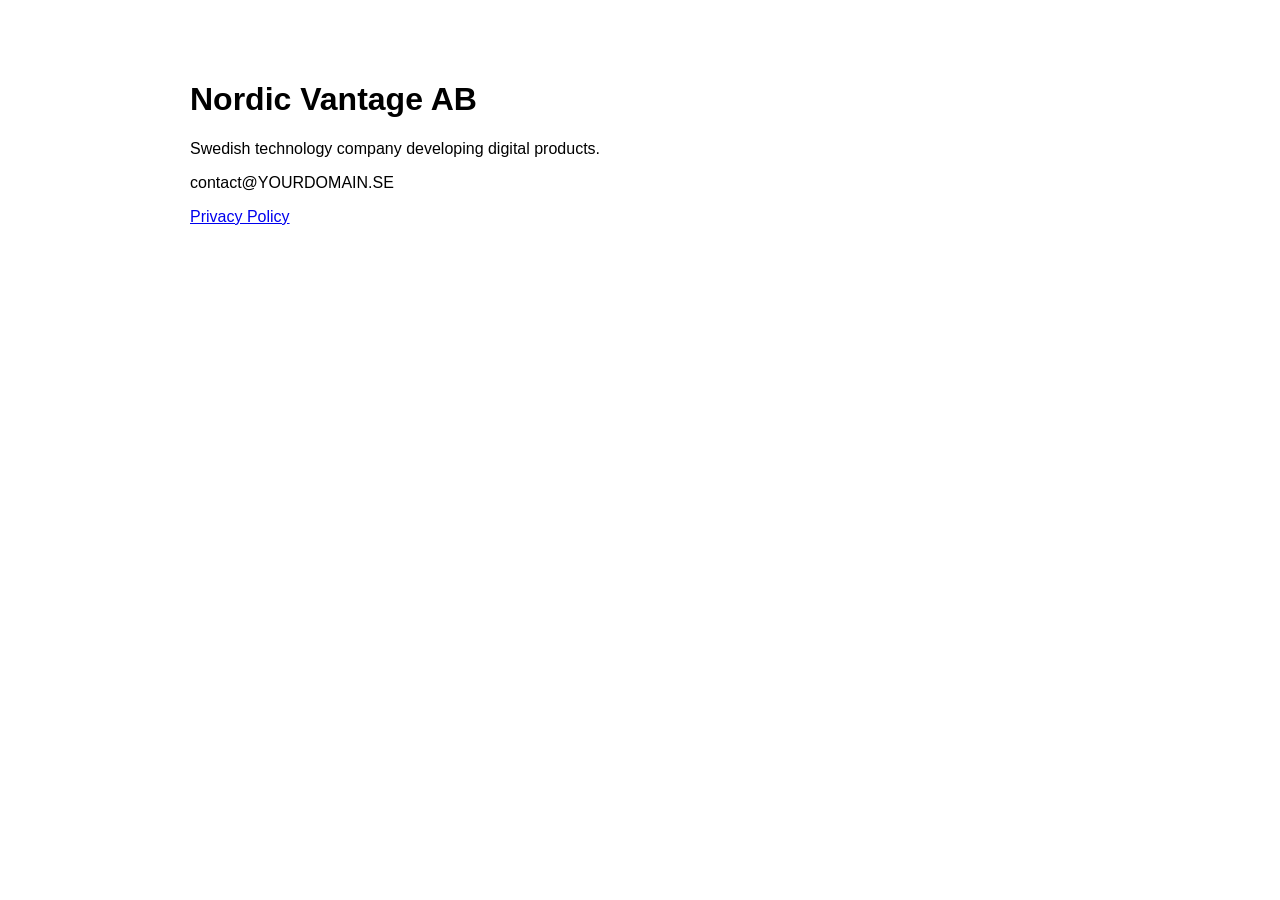
==== index.html @ 4813b6ac "Initial website First commit" ====
<!doctype html><html><head><meta charset='utf-8'><link rel='stylesheet' href='styles.css'><title>Nordic Vantage AB</title></head><body><h1>Nordic Vantage AB</h1><p>Swedish technology company developing digital products.</p><p>contact@YOURDOMAIN.SE</p><a href='privacy.html'>Privacy Policy</a></body></html>
---- styles.css ----
body{font-family:Arial;max-width:900px;margin:40px auto;padding:20px}
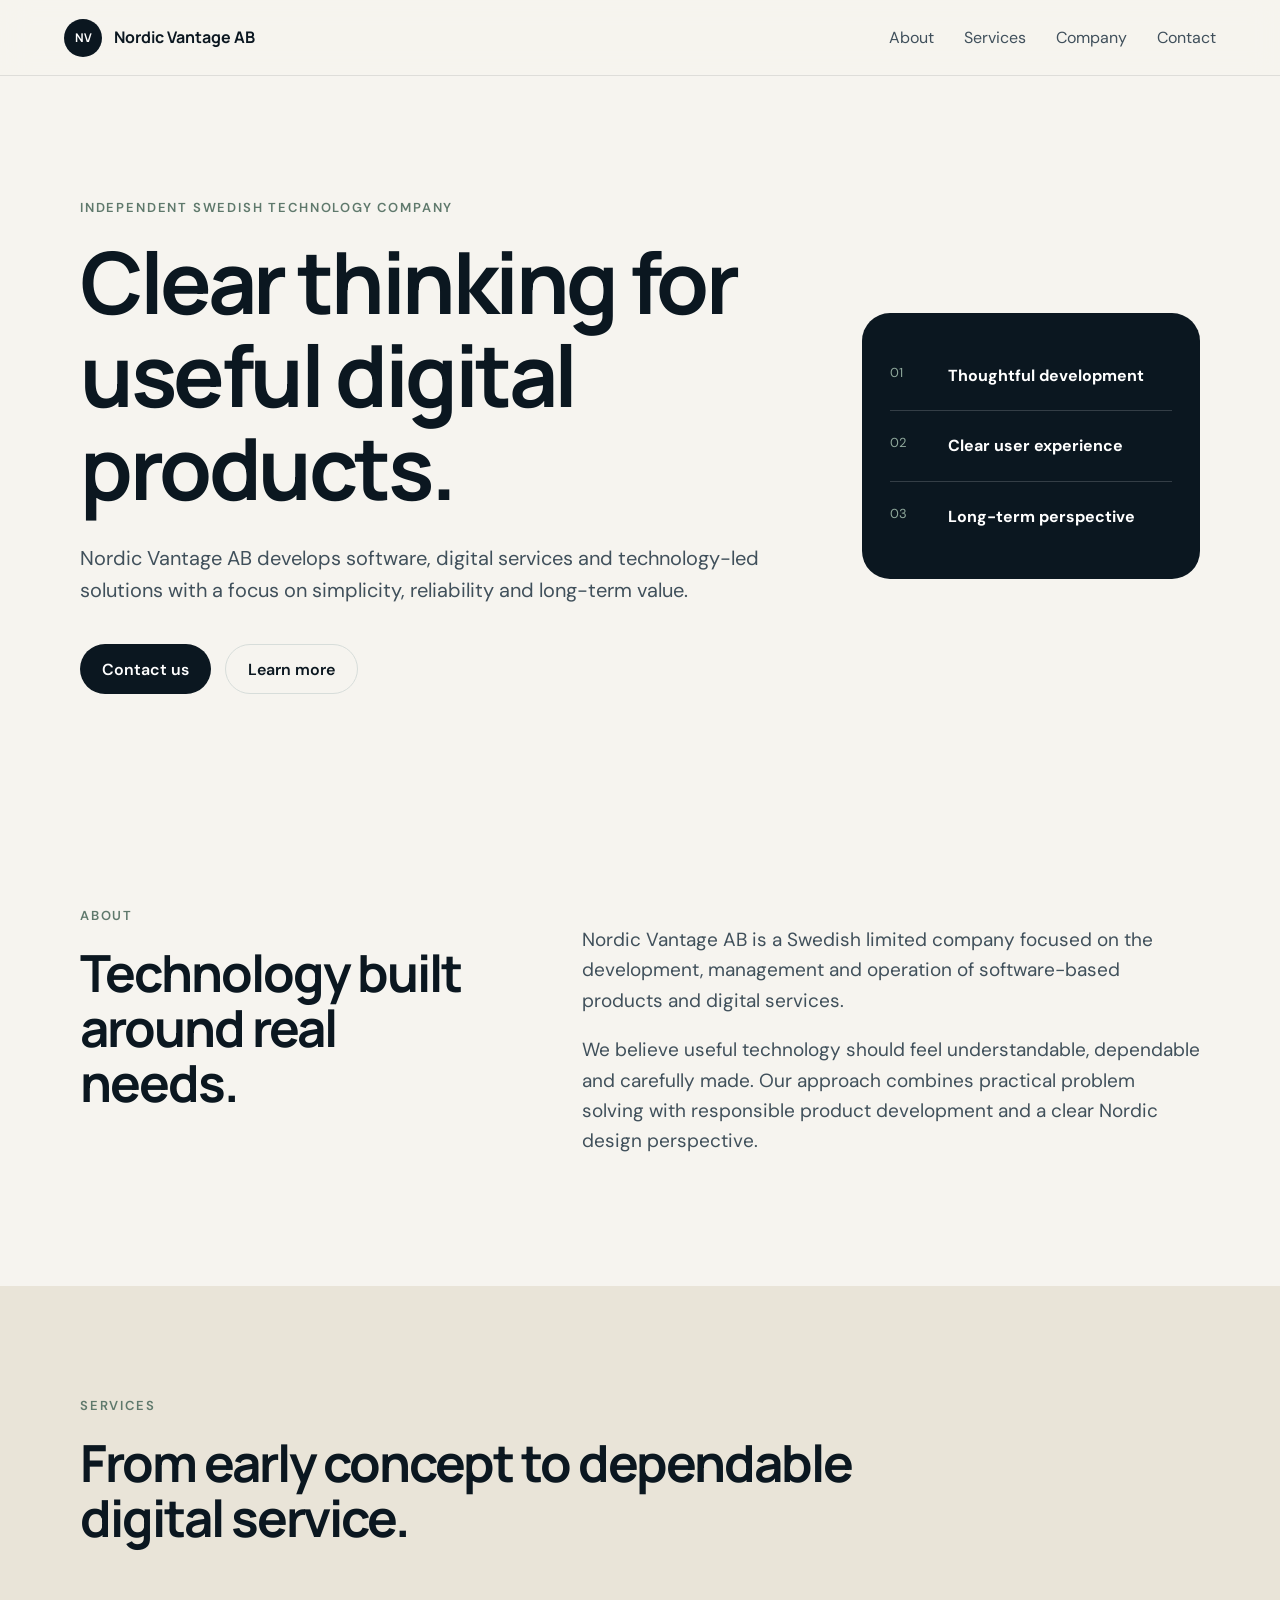
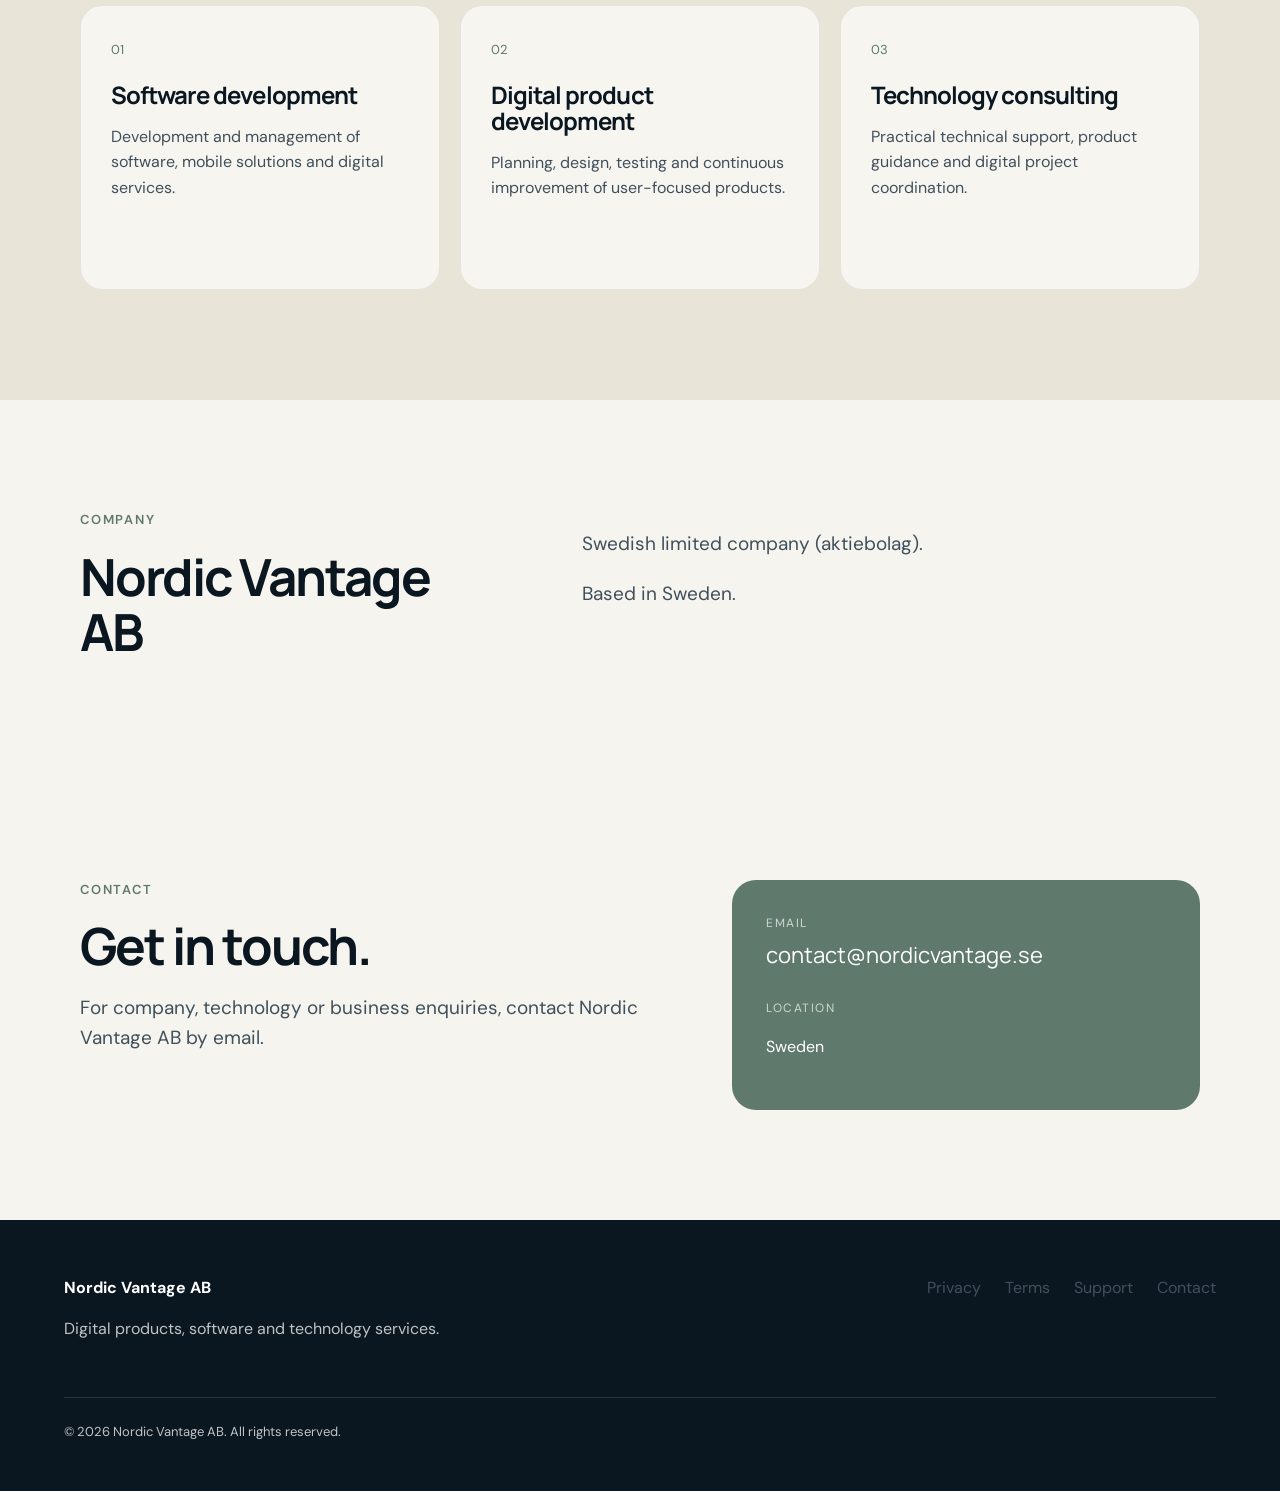
==== commit d1cdedfb: "2nd commit" ====
--- a/index.html
+++ b/index.html
@@ -1 +1,137 @@
-<!doctype html><html><head><meta charset='utf-8'><link rel='stylesheet' href='styles.css'><title>Nordic Vantage AB</title></head><body><h1>Nordic Vantage AB</h1><p>Swedish technology company developing digital products.</p><p>contact@YOURDOMAIN.SE</p><a href='privacy.html'>Privacy Policy</a></body></html>+<!DOCTYPE html>
+<html lang="en">
+<head>
+  <meta charset="UTF-8" />
+  <meta name="viewport" content="width=device-width, initial-scale=1.0" />
+  <meta name="description" content="Nordic Vantage AB is a Swedish technology company focused on software, digital services and long-term development." />
+  <title>Nordic Vantage AB</title>
+  <link rel="preconnect" href="https://fonts.googleapis.com" />
+  <link rel="preconnect" href="https://fonts.gstatic.com" crossorigin />
+  <link href="https://fonts.googleapis.com/css2?family=DM+Sans:wght@400;500;600&family=Manrope:wght@500;600;700&display=swap" rel="stylesheet" />
+  <link rel="stylesheet" href="styles.css" />
+</head>
+<body>
+  <header class="site-header">
+    <a class="brand" href="#home">
+      <span class="brand-mark">NV</span>
+      <span>Nordic Vantage AB</span>
+    </a>
+    <button class="menu-button" aria-expanded="false">Menu</button>
+    <nav class="main-navigation">
+      <a href="#about">About</a>
+      <a href="#services">Services</a>
+      <a href="#company">Company</a>
+      <a href="#contact">Contact</a>
+    </nav>
+  </header>
+
+  <main>
+    <section id="home" class="hero">
+      <div>
+        <p class="eyebrow">Independent Swedish technology company</p>
+        <h1>Clear thinking for useful digital products.</h1>
+        <p class="lead">
+          Nordic Vantage AB develops software, digital services and technology-led
+          solutions with a focus on simplicity, reliability and long-term value.
+        </p>
+        <div class="hero-actions">
+          <a class="button primary" href="#contact">Contact us</a>
+          <a class="button secondary" href="#about">Learn more</a>
+        </div>
+      </div>
+
+      <div class="hero-card">
+        <div><span>01</span><strong>Thoughtful development</strong></div>
+        <div><span>02</span><strong>Clear user experience</strong></div>
+        <div><span>03</span><strong>Long-term perspective</strong></div>
+      </div>
+    </section>
+
+    <section id="about" class="section split">
+      <div>
+        <p class="eyebrow">About</p>
+        <h2>Technology built around real needs.</h2>
+      </div>
+      <div class="prose">
+        <p>
+          Nordic Vantage AB is a Swedish limited company focused on the development,
+          management and operation of software-based products and digital services.
+        </p>
+        <p>
+          We believe useful technology should feel understandable, dependable and
+          carefully made. Our approach combines practical problem solving with
+          responsible product development and a clear Nordic design perspective.
+        </p>
+      </div>
+    </section>
+
+    <section id="services" class="section muted">
+      <div class="section-heading">
+        <p class="eyebrow">Services</p>
+        <h2>From early concept to dependable digital service.</h2>
+      </div>
+
+      <div class="cards">
+        <article>
+          <span>01</span>
+          <h3>Software development</h3>
+          <p>Development and management of software, mobile solutions and digital services.</p>
+        </article>
+        <article>
+          <span>02</span>
+          <h3>Digital product development</h3>
+          <p>Planning, design, testing and continuous improvement of user-focused products.</p>
+        </article>
+        <article>
+          <span>03</span>
+          <h3>Technology consulting</h3>
+          <p>Practical technical support, product guidance and digital project coordination.</p>
+        </article>
+      </div>
+    </section>
+
+    <section id="company" class="section split">
+      <div>
+        <p class="eyebrow">Company</p>
+        <h2>Nordic Vantage AB</h2>
+      </div>
+      <div class="prose">
+        <p>Swedish limited company (aktiebolag).</p>
+        <p>Based in Sweden.</p>
+      </div>
+    </section>
+
+    <section id="contact" class="section contact">
+      <div>
+        <p class="eyebrow">Contact</p>
+        <h2>Get in touch.</h2>
+        <p class="prose">
+          For company, technology or business enquiries, contact Nordic Vantage AB by email.
+        </p>
+      </div>
+      <div class="contact-card">
+        <p class="label">Email</p>
+        <a href="mailto:contact@nordicvantage.se">contact@nordicvantage.se</a>
+        <p class="label">Location</p>
+        <p>Sweden</p>
+      </div>
+    </section>
+  </main>
+
+  <footer>
+    <div>
+      <strong>Nordic Vantage AB</strong>
+      <p>Digital products, software and technology services.</p>
+    </div>
+    <nav class="footer-links">
+      <a href="privacy.html">Privacy</a>
+      <a href="terms.html">Terms</a>
+      <a href="support.html">Support</a>
+      <a href="mailto:contact@nordicvantage.se">Contact</a>
+    </nav>
+    <p class="copyright">© <span id="year"></span> Nordic Vantage AB. All rights reserved.</p>
+  </footer>
+
+  <script src="script.js"></script>
+</body>
+</html>
--- a/styles.css
+++ b/styles.css
@@ -1 +1 @@
-body{font-family:Arial;max-width:900px;margin:40px auto;padding:20px}+:root{--ink:#0b1720;--soft:#40505b;--paper:#f6f4ef;--white:#fff;--sage:#8fa89b;--sage-dark:#5f796c;--sand:#e9e4d8;--line:#d7ddda;--max:1180px}*{box-sizing:border-box}html{scroll-behavior:smooth}body{margin:0;color:var(--ink);background:var(--paper);font-family:"DM Sans",Arial,sans-serif;line-height:1.6}a{color:inherit}.site-header{position:sticky;top:0;z-index:20;min-height:76px;padding:0 5vw;display:flex;align-items:center;justify-content:space-between;background:rgba(246,244,239,.94);border-bottom:1px solid rgba(11,23,32,.1);backdrop-filter:blur(14px)}.brand{display:flex;align-items:center;gap:12px;font-family:"Manrope";font-weight:700;text-decoration:none}.brand-mark{width:38px;height:38px;display:grid;place-items:center;color:#fff;background:var(--ink);border-radius:50%;font-size:12px}.main-navigation{display:flex;gap:30px}.main-navigation a,.footer-links a{text-decoration:none;color:var(--soft)}.menu-button{display:none;padding:9px 14px;border:1px solid var(--line);border-radius:999px;background:transparent}.hero{max-width:var(--max);min-height:720px;margin:auto;padding:110px 30px 90px;display:grid;grid-template-columns:1.35fr .65fr;gap:80px;align-items:center}.eyebrow{margin:0 0 18px;color:var(--sage-dark);font-size:13px;font-weight:600;letter-spacing:.14em;text-transform:uppercase}h1,h2,h3{font-family:"Manrope";line-height:1.08;letter-spacing:-.04em}h1{margin:0;font-size:clamp(48px,6.7vw,86px)}h2{margin:0;font-size:clamp(36px,4vw,58px)}h3{margin:20px 0 12px;font-size:24px}.lead{max-width:710px;margin:28px 0 0;color:var(--soft);font-size:20px}.hero-actions{display:flex;gap:14px;margin-top:38px}.button{min-height:50px;padding:0 22px;display:inline-flex;align-items:center;justify-content:center;border-radius:999px;text-decoration:none;font-weight:600}.primary{color:#fff;background:var(--ink)}.secondary{border:1px solid var(--line)}.hero-card{padding:28px;color:#fff;background:var(--ink);border-radius:28px}.hero-card div{padding:22px 0;display:grid;grid-template-columns:42px 1fr;gap:16px;border-bottom:1px solid rgba(255,255,255,.17)}.hero-card div:last-child{border-bottom:0}.hero-card span{color:var(--sage);font-size:13px}.section{max-width:var(--max);margin:auto;padding:110px 30px}.split{display:grid;grid-template-columns:.8fr 1.2fr;gap:90px}.prose{color:var(--soft);font-size:19px}.muted{max-width:none;padding-left:max(30px,calc((100vw - var(--max))/2 + 30px));padding-right:max(30px,calc((100vw - var(--max))/2 + 30px));background:var(--sand)}.section-heading{max-width:780px}.cards{margin-top:60px;display:grid;grid-template-columns:repeat(3,1fr);gap:20px}.cards article{min-height:285px;padding:30px;background:rgba(255,255,255,.62);border:1px solid rgba(11,23,32,.08);border-radius:22px}.cards span{color:var(--sage-dark);font-size:13px}.cards p{color:var(--soft)}.contact{display:grid;grid-template-columns:1.1fr .9fr;gap:80px}.contact-card{padding:34px;color:#fff;background:var(--sage-dark);border-radius:24px}.contact-card a{display:block;margin-bottom:26px;font-family:"Manrope";font-size:22px;text-decoration:none}.label{margin:0 0 5px;color:rgba(255,255,255,.7);font-size:12px;letter-spacing:.13em;text-transform:uppercase}footer{padding:55px 5vw 35px;color:rgba(255,255,255,.74);background:var(--ink);display:grid;grid-template-columns:1fr auto;gap:26px}footer strong{color:#fff}.footer-links{display:flex;gap:24px}.copyright{grid-column:1/-1;padding-top:24px;border-top:1px solid rgba(255,255,255,.12);font-size:13px}.legal{max-width:820px;margin:auto;padding:100px 30px}.legal h1{font-size:clamp(44px,7vw,72px)}.legal h2{margin-top:50px;font-size:28px}.legal p{color:var(--soft)}.back{display:inline-block;margin-bottom:45px;color:var(--sage-dark)}@media(max-width:850px){.menu-button{display:block}.main-navigation{display:none;position:absolute;top:76px;left:0;right:0;padding:20px 5vw 26px;flex-direction:column;background:var(--paper)}.main-navigation.open{display:flex}.hero,.split,.contact{grid-template-columns:1fr}.cards{grid-template-columns:1fr}}@media(max-width:560px){.hero,.section{padding-left:20px;padding-right:20px}.hero{padding-top:65px}.hero-actions{flex-direction:column}.site-header{padding:0 20px}footer{grid-template-columns:1fr}.copyright{grid-column:1}.footer-links{flex-wrap:wrap}}
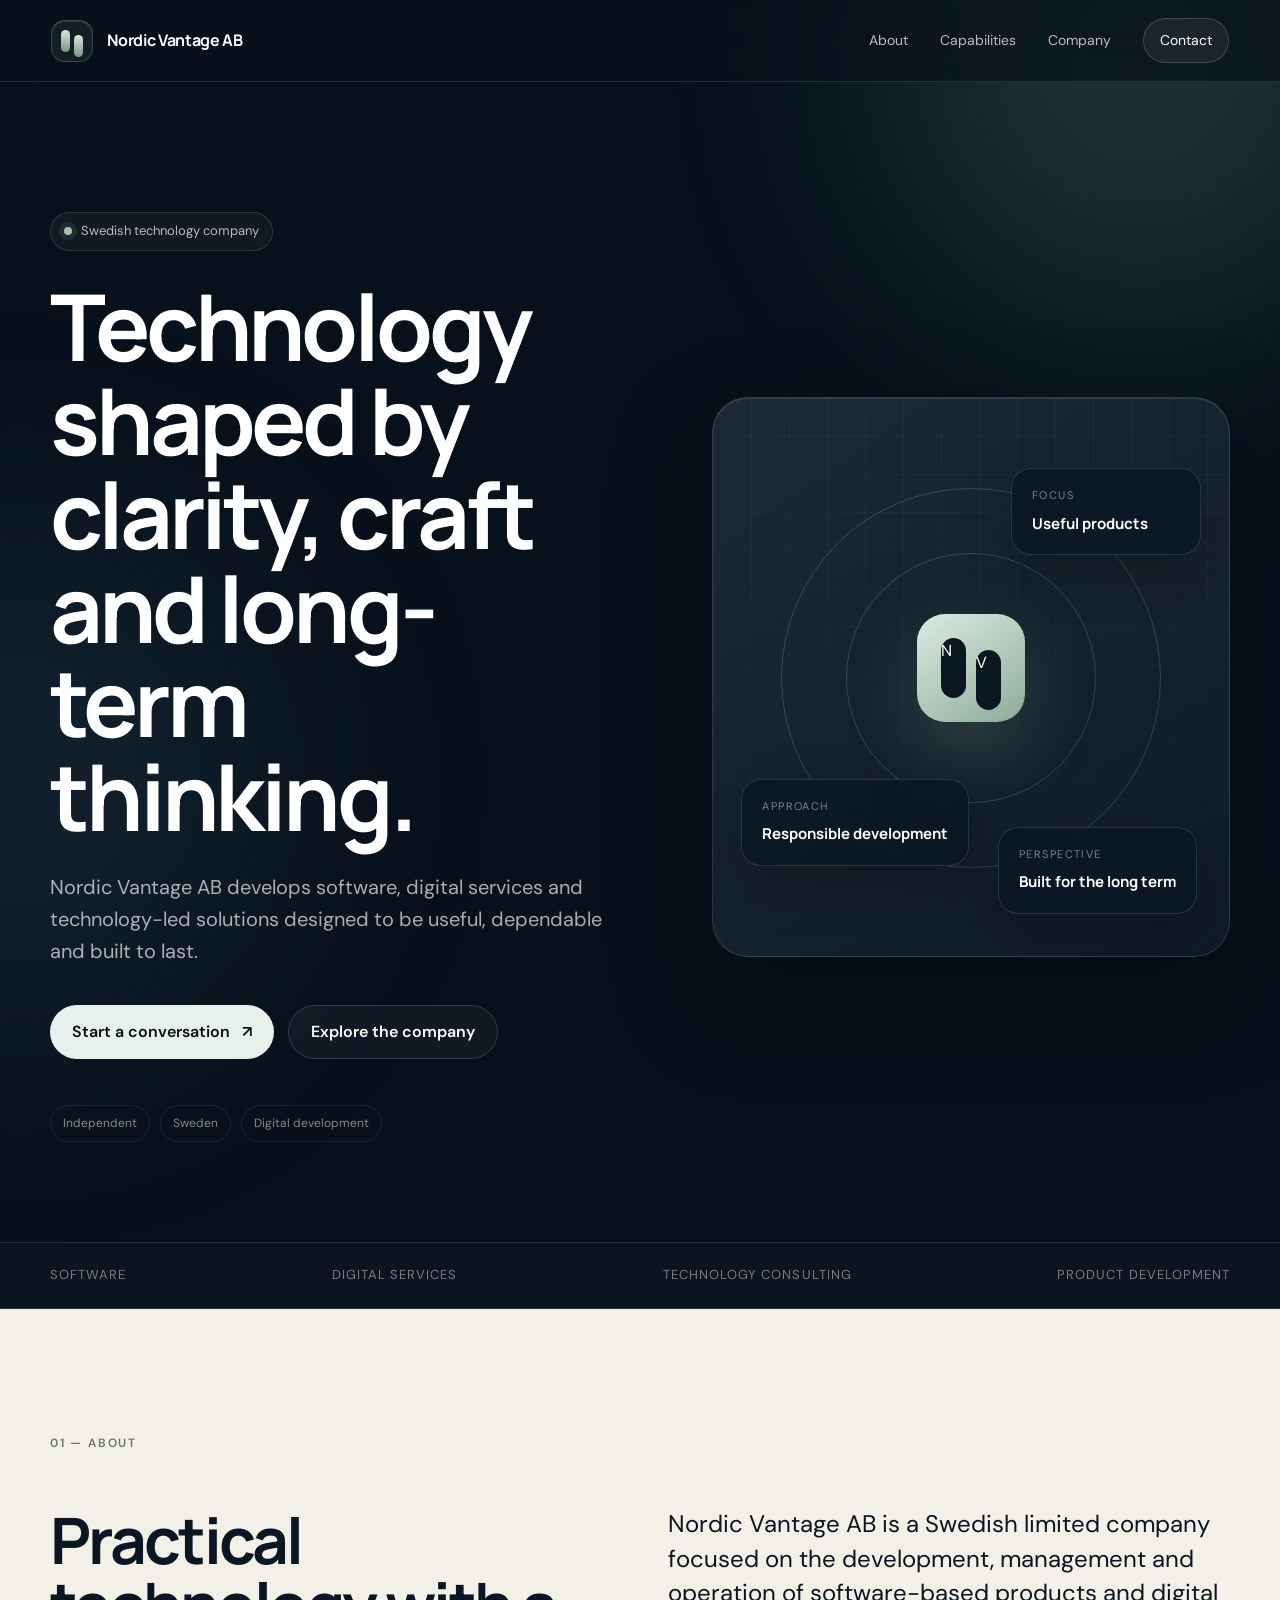
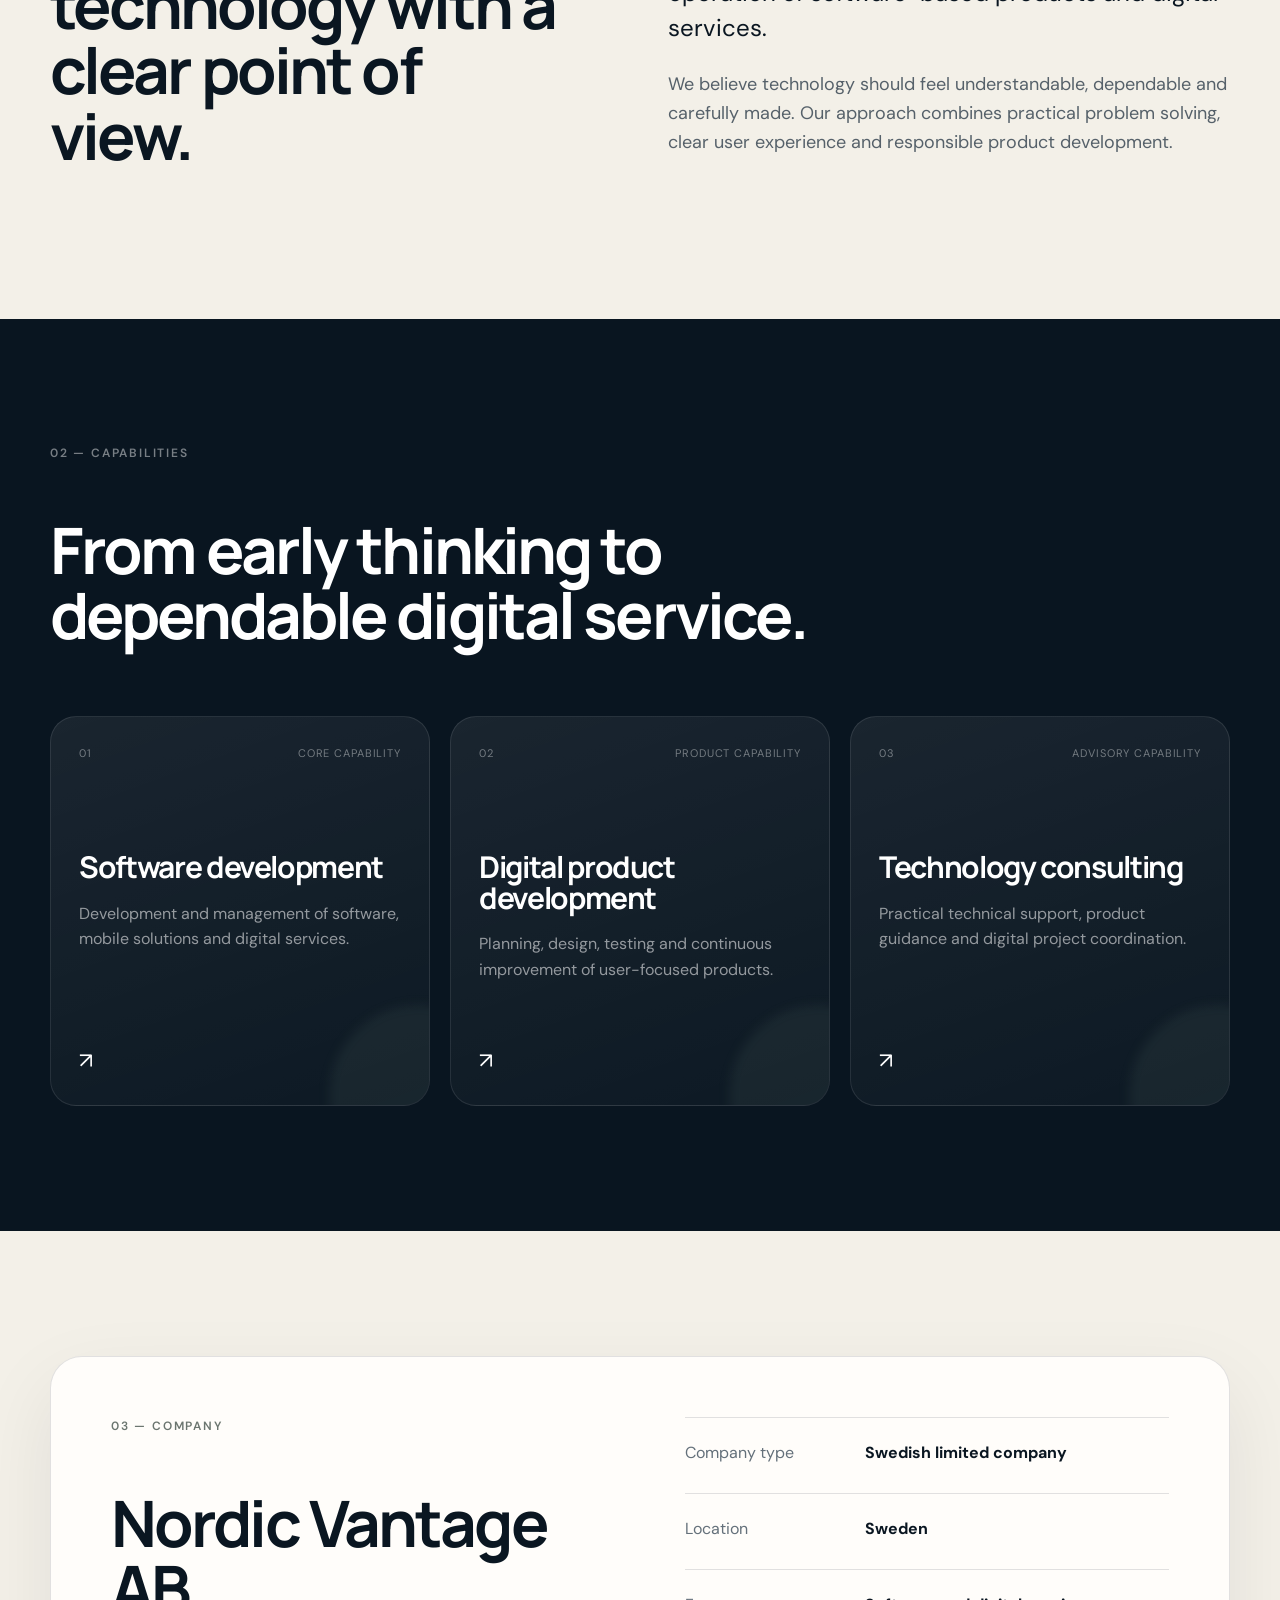
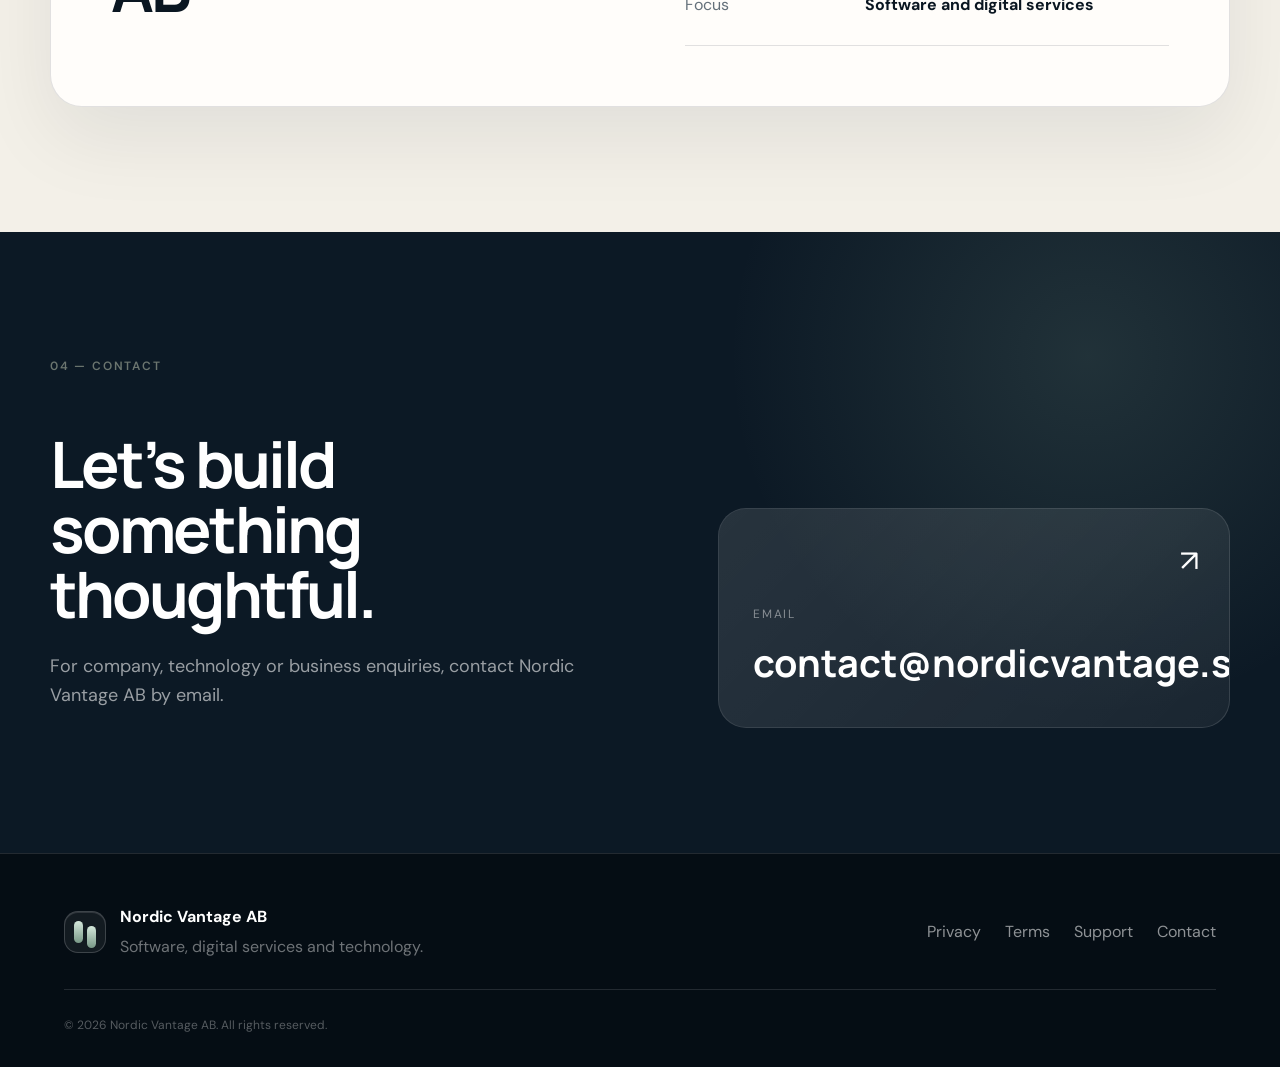
==== commit 71b2aa62: "3d commit" ====
--- a/index.html
+++ b/index.html
@@ -4,131 +4,240 @@
   <meta charset="UTF-8" />
   <meta name="viewport" content="width=device-width, initial-scale=1.0" />
   <meta name="description" content="Nordic Vantage AB is a Swedish technology company focused on software, digital services and long-term development." />
+  <meta name="theme-color" content="#07111b" />
   <title>Nordic Vantage AB</title>
+
   <link rel="preconnect" href="https://fonts.googleapis.com" />
   <link rel="preconnect" href="https://fonts.gstatic.com" crossorigin />
-  <link href="https://fonts.googleapis.com/css2?family=DM+Sans:wght@400;500;600&family=Manrope:wght@500;600;700&display=swap" rel="stylesheet" />
+  <link href="https://fonts.googleapis.com/css2?family=DM+Sans:wght@400;500;600&family=Manrope:wght@500;600;700;800&display=swap" rel="stylesheet" />
   <link rel="stylesheet" href="styles.css" />
 </head>
+
 <body>
+  <div class="page-glow page-glow-one"></div>
+  <div class="page-glow page-glow-two"></div>
+
   <header class="site-header">
-    <a class="brand" href="#home">
-      <span class="brand-mark">NV</span>
-      <span>Nordic Vantage AB</span>
+    <a class="brand" href="#home" aria-label="Nordic Vantage AB home">
+      <span class="brand-mark" aria-hidden="true">
+        <span></span>
+        <span></span>
+      </span>
+      <span class="brand-name">Nordic Vantage AB</span>
     </a>
-    <button class="menu-button" aria-expanded="false">Menu</button>
-    <nav class="main-navigation">
+
+    <button class="menu-button" aria-expanded="false" aria-controls="main-navigation">
+      Menu
+    </button>
+
+    <nav id="main-navigation" class="main-navigation" aria-label="Main navigation">
       <a href="#about">About</a>
-      <a href="#services">Services</a>
+      <a href="#capabilities">Capabilities</a>
       <a href="#company">Company</a>
-      <a href="#contact">Contact</a>
+      <a class="nav-contact" href="#contact">Contact</a>
     </nav>
   </header>
 
   <main>
     <section id="home" class="hero">
-      <div>
-        <p class="eyebrow">Independent Swedish technology company</p>
-        <h1>Clear thinking for useful digital products.</h1>
+      <div class="hero-copy reveal">
+        <div class="status-pill">
+          <span class="status-dot"></span>
+          Swedish technology company
+        </div>
+
+        <h1>Technology shaped by clarity, craft and long-term thinking.</h1>
+
         <p class="lead">
           Nordic Vantage AB develops software, digital services and technology-led
-          solutions with a focus on simplicity, reliability and long-term value.
+          solutions designed to be useful, dependable and built to last.
         </p>
+
         <div class="hero-actions">
-          <a class="button primary" href="#contact">Contact us</a>
-          <a class="button secondary" href="#about">Learn more</a>
-        </div>
-      </div>
-
-      <div class="hero-card">
-        <div><span>01</span><strong>Thoughtful development</strong></div>
-        <div><span>02</span><strong>Clear user experience</strong></div>
-        <div><span>03</span><strong>Long-term perspective</strong></div>
-      </div>
-    </section>
-
-    <section id="about" class="section split">
+          <a class="button button-primary" href="#contact">
+            Start a conversation
+            <span aria-hidden="true">↗</span>
+          </a>
+          <a class="button button-secondary" href="#about">Explore the company</a>
+        </div>
+
+        <div class="hero-meta">
+          <span>Independent</span>
+          <span>Sweden</span>
+          <span>Digital development</span>
+        </div>
+      </div>
+
+      <div class="hero-visual reveal reveal-delay">
+        <div class="visual-shell">
+          <div class="visual-grid"></div>
+
+          <div class="orbit orbit-one"></div>
+          <div class="orbit orbit-two"></div>
+
+          <div class="core-mark">
+            <span>N</span>
+            <span>V</span>
+          </div>
+
+          <div class="floating-card floating-card-one">
+            <span class="floating-label">Focus</span>
+            <strong>Useful products</strong>
+          </div>
+
+          <div class="floating-card floating-card-two">
+            <span class="floating-label">Approach</span>
+            <strong>Responsible development</strong>
+          </div>
+
+          <div class="floating-card floating-card-three">
+            <span class="floating-label">Perspective</span>
+            <strong>Built for the long term</strong>
+          </div>
+        </div>
+      </div>
+    </section>
+
+    <section class="trust-strip">
       <div>
-        <p class="eyebrow">About</p>
-        <h2>Technology built around real needs.</h2>
-      </div>
-      <div class="prose">
+        <span>Software</span>
+        <span>Digital services</span>
+        <span>Technology consulting</span>
+        <span>Product development</span>
+      </div>
+    </section>
+
+    <section id="about" class="section section-light">
+      <div class="section-kicker">01 — About</div>
+
+      <div class="section-layout">
+        <div class="section-heading reveal">
+          <h2>Practical technology with a clear point of view.</h2>
+        </div>
+
+        <div class="section-copy reveal reveal-delay">
+          <p class="large-copy">
+            Nordic Vantage AB is a Swedish limited company focused on the development,
+            management and operation of software-based products and digital services.
+          </p>
+
+          <p>
+            We believe technology should feel understandable, dependable and carefully made.
+            Our approach combines practical problem solving, clear user experience and
+            responsible product development.
+          </p>
+        </div>
+      </div>
+    </section>
+
+    <section id="capabilities" class="section section-dark">
+      <div class="section-kicker section-kicker-light">02 — Capabilities</div>
+
+      <div class="section-heading wide-heading reveal">
+        <h2>From early thinking to dependable digital service.</h2>
+      </div>
+
+      <div class="capability-grid">
+        <article class="capability-card reveal">
+          <div class="card-topline">
+            <span>01</span>
+            <span>Core capability</span>
+          </div>
+          <h3>Software development</h3>
+          <p>
+            Development and management of software, mobile solutions and digital services.
+          </p>
+          <div class="card-arrow">↗</div>
+        </article>
+
+        <article class="capability-card reveal reveal-delay">
+          <div class="card-topline">
+            <span>02</span>
+            <span>Product capability</span>
+          </div>
+          <h3>Digital product development</h3>
+          <p>
+            Planning, design, testing and continuous improvement of user-focused products.
+          </p>
+          <div class="card-arrow">↗</div>
+        </article>
+
+        <article class="capability-card reveal reveal-delay-two">
+          <div class="card-topline">
+            <span>03</span>
+            <span>Advisory capability</span>
+          </div>
+          <h3>Technology consulting</h3>
+          <p>
+            Practical technical support, product guidance and digital project coordination.
+          </p>
+          <div class="card-arrow">↗</div>
+        </article>
+      </div>
+    </section>
+
+    <section id="company" class="section section-company">
+      <div class="company-panel reveal">
+        <div>
+          <div class="section-kicker">03 — Company</div>
+          <h2>Nordic Vantage AB</h2>
+        </div>
+
+        <div class="company-facts">
+          <div>
+            <span>Company type</span>
+            <strong>Swedish limited company</strong>
+          </div>
+
+          <div>
+            <span>Location</span>
+            <strong>Sweden</strong>
+          </div>
+
+          <div>
+            <span>Focus</span>
+            <strong>Software and digital services</strong>
+          </div>
+        </div>
+      </div>
+    </section>
+
+    <section id="contact" class="section contact-section">
+      <div class="contact-copy reveal">
+        <div class="section-kicker">04 — Contact</div>
+        <h2>Let’s build something thoughtful.</h2>
         <p>
-          Nordic Vantage AB is a Swedish limited company focused on the development,
-          management and operation of software-based products and digital services.
-        </p>
-        <p>
-          We believe useful technology should feel understandable, dependable and
-          carefully made. Our approach combines practical problem solving with
-          responsible product development and a clear Nordic design perspective.
-        </p>
-      </div>
-    </section>
-
-    <section id="services" class="section muted">
-      <div class="section-heading">
-        <p class="eyebrow">Services</p>
-        <h2>From early concept to dependable digital service.</h2>
-      </div>
-
-      <div class="cards">
-        <article>
-          <span>01</span>
-          <h3>Software development</h3>
-          <p>Development and management of software, mobile solutions and digital services.</p>
-        </article>
-        <article>
-          <span>02</span>
-          <h3>Digital product development</h3>
-          <p>Planning, design, testing and continuous improvement of user-focused products.</p>
-        </article>
-        <article>
-          <span>03</span>
-          <h3>Technology consulting</h3>
-          <p>Practical technical support, product guidance and digital project coordination.</p>
-        </article>
-      </div>
-    </section>
-
-    <section id="company" class="section split">
-      <div>
-        <p class="eyebrow">Company</p>
-        <h2>Nordic Vantage AB</h2>
-      </div>
-      <div class="prose">
-        <p>Swedish limited company (aktiebolag).</p>
-        <p>Based in Sweden.</p>
-      </div>
-    </section>
-
-    <section id="contact" class="section contact">
-      <div>
-        <p class="eyebrow">Contact</p>
-        <h2>Get in touch.</h2>
-        <p class="prose">
           For company, technology or business enquiries, contact Nordic Vantage AB by email.
         </p>
       </div>
-      <div class="contact-card">
-        <p class="label">Email</p>
-        <a href="mailto:contact@nordicvantage.se">contact@nordicvantage.se</a>
-        <p class="label">Location</p>
-        <p>Sweden</p>
-      </div>
+
+      <a class="contact-panel reveal reveal-delay" href="mailto:contact@nordicvantage.se">
+        <span class="contact-label">Email</span>
+        <strong>contact@nordicvantage.se</strong>
+        <span class="contact-arrow">↗</span>
+      </a>
     </section>
   </main>
 
   <footer>
-    <div>
-      <strong>Nordic Vantage AB</strong>
-      <p>Digital products, software and technology services.</p>
+    <div class="footer-brand">
+      <span class="brand-mark" aria-hidden="true">
+        <span></span>
+        <span></span>
+      </span>
+      <div>
+        <strong>Nordic Vantage AB</strong>
+        <p>Software, digital services and technology.</p>
+      </div>
     </div>
-    <nav class="footer-links">
+
+    <nav class="footer-links" aria-label="Footer navigation">
       <a href="privacy.html">Privacy</a>
       <a href="terms.html">Terms</a>
       <a href="support.html">Support</a>
       <a href="mailto:contact@nordicvantage.se">Contact</a>
     </nav>
+
     <p class="copyright">© <span id="year"></span> Nordic Vantage AB. All rights reserved.</p>
   </footer>
 
--- a/styles.css
+++ b/styles.css
@@ -1 +1,824 @@
-:root{--ink:#0b1720;--soft:#40505b;--paper:#f6f4ef;--white:#fff;--sage:#8fa89b;--sage-dark:#5f796c;--sand:#e9e4d8;--line:#d7ddda;--max:1180px}*{box-sizing:border-box}html{scroll-behavior:smooth}body{margin:0;color:var(--ink);background:var(--paper);font-family:"DM Sans",Arial,sans-serif;line-height:1.6}a{color:inherit}.site-header{position:sticky;top:0;z-index:20;min-height:76px;padding:0 5vw;display:flex;align-items:center;justify-content:space-between;background:rgba(246,244,239,.94);border-bottom:1px solid rgba(11,23,32,.1);backdrop-filter:blur(14px)}.brand{display:flex;align-items:center;gap:12px;font-family:"Manrope";font-weight:700;text-decoration:none}.brand-mark{width:38px;height:38px;display:grid;place-items:center;color:#fff;background:var(--ink);border-radius:50%;font-size:12px}.main-navigation{display:flex;gap:30px}.main-navigation a,.footer-links a{text-decoration:none;color:var(--soft)}.menu-button{display:none;padding:9px 14px;border:1px solid var(--line);border-radius:999px;background:transparent}.hero{max-width:var(--max);min-height:720px;margin:auto;padding:110px 30px 90px;display:grid;grid-template-columns:1.35fr .65fr;gap:80px;align-items:center}.eyebrow{margin:0 0 18px;color:var(--sage-dark);font-size:13px;font-weight:600;letter-spacing:.14em;text-transform:uppercase}h1,h2,h3{font-family:"Manrope";line-height:1.08;letter-spacing:-.04em}h1{margin:0;font-size:clamp(48px,6.7vw,86px)}h2{margin:0;font-size:clamp(36px,4vw,58px)}h3{margin:20px 0 12px;font-size:24px}.lead{max-width:710px;margin:28px 0 0;color:var(--soft);font-size:20px}.hero-actions{display:flex;gap:14px;margin-top:38px}.button{min-height:50px;padding:0 22px;display:inline-flex;align-items:center;justify-content:center;border-radius:999px;text-decoration:none;font-weight:600}.primary{color:#fff;background:var(--ink)}.secondary{border:1px solid var(--line)}.hero-card{padding:28px;color:#fff;background:var(--ink);border-radius:28px}.hero-card div{padding:22px 0;display:grid;grid-template-columns:42px 1fr;gap:16px;border-bottom:1px solid rgba(255,255,255,.17)}.hero-card div:last-child{border-bottom:0}.hero-card span{color:var(--sage);font-size:13px}.section{max-width:var(--max);margin:auto;padding:110px 30px}.split{display:grid;grid-template-columns:.8fr 1.2fr;gap:90px}.prose{color:var(--soft);font-size:19px}.muted{max-width:none;padding-left:max(30px,calc((100vw - var(--max))/2 + 30px));padding-right:max(30px,calc((100vw - var(--max))/2 + 30px));background:var(--sand)}.section-heading{max-width:780px}.cards{margin-top:60px;display:grid;grid-template-columns:repeat(3,1fr);gap:20px}.cards article{min-height:285px;padding:30px;background:rgba(255,255,255,.62);border:1px solid rgba(11,23,32,.08);border-radius:22px}.cards span{color:var(--sage-dark);font-size:13px}.cards p{color:var(--soft)}.contact{display:grid;grid-template-columns:1.1fr .9fr;gap:80px}.contact-card{padding:34px;color:#fff;background:var(--sage-dark);border-radius:24px}.contact-card a{display:block;margin-bottom:26px;font-family:"Manrope";font-size:22px;text-decoration:none}.label{margin:0 0 5px;color:rgba(255,255,255,.7);font-size:12px;letter-spacing:.13em;text-transform:uppercase}footer{padding:55px 5vw 35px;color:rgba(255,255,255,.74);background:var(--ink);display:grid;grid-template-columns:1fr auto;gap:26px}footer strong{color:#fff}.footer-links{display:flex;gap:24px}.copyright{grid-column:1/-1;padding-top:24px;border-top:1px solid rgba(255,255,255,.12);font-size:13px}.legal{max-width:820px;margin:auto;padding:100px 30px}.legal h1{font-size:clamp(44px,7vw,72px)}.legal h2{margin-top:50px;font-size:28px}.legal p{color:var(--soft)}.back{display:inline-block;margin-bottom:45px;color:var(--sage-dark)}@media(max-width:850px){.menu-button{display:block}.main-navigation{display:none;position:absolute;top:76px;left:0;right:0;padding:20px 5vw 26px;flex-direction:column;background:var(--paper)}.main-navigation.open{display:flex}.hero,.split,.contact{grid-template-columns:1fr}.cards{grid-template-columns:1fr}}@media(max-width:560px){.hero,.section{padding-left:20px;padding-right:20px}.hero{padding-top:65px}.hero-actions{flex-direction:column}.site-header{padding:0 20px}footer{grid-template-columns:1fr}.copyright{grid-column:1}.footer-links{flex-wrap:wrap}}+
+:root {
+  --bg: #07111b;
+  --bg-soft: #0c1925;
+  --paper: #f3f0e8;
+  --paper-strong: #fffdfa;
+  --ink: #0a1621;
+  --muted: #64707a;
+  --line: rgba(255, 255, 255, 0.12);
+  --line-dark: rgba(10, 22, 33, 0.12);
+  --accent: #a7c0b2;
+  --accent-strong: #d8eadf;
+  --max: 1240px;
+}
+
+* {
+  box-sizing: border-box;
+}
+
+html {
+  scroll-behavior: smooth;
+}
+
+body {
+  margin: 0;
+  color: #fff;
+  background: var(--bg);
+  font-family: "DM Sans", sans-serif;
+  line-height: 1.6;
+  overflow-x: hidden;
+}
+
+a {
+  color: inherit;
+}
+
+.page-glow {
+  position: fixed;
+  z-index: -1;
+  width: 520px;
+  height: 520px;
+  border-radius: 50%;
+  filter: blur(110px);
+  opacity: 0.25;
+  pointer-events: none;
+}
+
+.page-glow-one {
+  top: -200px;
+  right: -120px;
+  background: #668c79;
+}
+
+.page-glow-two {
+  top: 520px;
+  left: -240px;
+  background: #334f65;
+}
+
+.site-header {
+  position: sticky;
+  top: 0;
+  z-index: 50;
+  min-height: 82px;
+  padding: 0 4vw;
+  display: flex;
+  align-items: center;
+  justify-content: space-between;
+  background: rgba(7, 17, 27, 0.72);
+  border-bottom: 1px solid var(--line);
+  backdrop-filter: blur(22px);
+}
+
+.brand {
+  display: inline-flex;
+  align-items: center;
+  gap: 14px;
+  text-decoration: none;
+  font-family: "Manrope", sans-serif;
+  font-weight: 700;
+}
+
+.brand-mark {
+  width: 42px;
+  height: 42px;
+  padding: 9px;
+  display: grid;
+  grid-template-columns: 1fr 1fr;
+  gap: 4px;
+  border: 1px solid rgba(255,255,255,0.18);
+  border-radius: 14px;
+  background: rgba(255,255,255,0.06);
+  box-shadow: inset 0 1px 0 rgba(255,255,255,0.12);
+}
+
+.brand-mark span {
+  display: block;
+  border-radius: 999px;
+  background: linear-gradient(180deg, #d5e8dc, #789886);
+}
+
+.brand-mark span:last-child {
+  transform: translateY(5px);
+}
+
+.brand-name {
+  letter-spacing: -0.02em;
+}
+
+.main-navigation {
+  display: flex;
+  align-items: center;
+  gap: 32px;
+}
+
+.main-navigation a {
+  color: rgba(255,255,255,0.72);
+  text-decoration: none;
+  font-size: 14px;
+}
+
+.main-navigation a:hover {
+  color: #fff;
+}
+
+.nav-contact {
+  padding: 10px 16px;
+  color: #fff !important;
+  border: 1px solid rgba(255,255,255,0.16);
+  border-radius: 999px;
+  background: rgba(255,255,255,0.06);
+}
+
+.menu-button {
+  display: none;
+  padding: 9px 14px;
+  color: #fff;
+  border: 1px solid rgba(255,255,255,0.14);
+  border-radius: 999px;
+  background: transparent;
+  font: inherit;
+}
+
+.hero {
+  max-width: var(--max);
+  min-height: 760px;
+  margin: 0 auto;
+  padding: 130px 30px 100px;
+  display: grid;
+  grid-template-columns: 1.05fr 0.95fr;
+  gap: 90px;
+  align-items: center;
+}
+
+.status-pill {
+  width: fit-content;
+  margin-bottom: 28px;
+  padding: 8px 13px;
+  display: inline-flex;
+  align-items: center;
+  gap: 9px;
+  border: 1px solid rgba(255,255,255,0.12);
+  border-radius: 999px;
+  color: rgba(255,255,255,0.7);
+  background: rgba(255,255,255,0.04);
+  font-size: 13px;
+}
+
+.status-dot {
+  width: 8px;
+  height: 8px;
+  border-radius: 50%;
+  background: #a7c0b2;
+  box-shadow: 0 0 0 5px rgba(167,192,178,0.1);
+}
+
+h1,
+h2,
+h3 {
+  margin-top: 0;
+  font-family: "Manrope", sans-serif;
+  letter-spacing: -0.045em;
+  line-height: 1.02;
+}
+
+h1 {
+  max-width: 760px;
+  margin-bottom: 28px;
+  font-size: clamp(58px, 7.2vw, 104px);
+  font-weight: 700;
+}
+
+h2 {
+  margin-bottom: 26px;
+  font-size: clamp(42px, 5vw, 72px);
+}
+
+h3 {
+  margin-bottom: 18px;
+  font-size: 30px;
+}
+
+.lead {
+  max-width: 700px;
+  color: rgba(255,255,255,0.66);
+  font-size: 20px;
+}
+
+.hero-actions {
+  margin-top: 38px;
+  display: flex;
+  gap: 14px;
+  flex-wrap: wrap;
+}
+
+.button {
+  min-height: 54px;
+  padding: 0 22px;
+  display: inline-flex;
+  align-items: center;
+  gap: 12px;
+  border-radius: 999px;
+  text-decoration: none;
+  font-weight: 600;
+}
+
+.button-primary {
+  color: #07111b;
+  background: #e7f0ea;
+}
+
+.button-secondary {
+  color: #fff;
+  border: 1px solid rgba(255,255,255,0.14);
+  background: rgba(255,255,255,0.04);
+}
+
+.hero-meta {
+  margin-top: 46px;
+  display: flex;
+  gap: 10px;
+  flex-wrap: wrap;
+}
+
+.hero-meta span {
+  padding: 8px 12px;
+  color: rgba(255,255,255,0.5);
+  border: 1px solid rgba(255,255,255,0.08);
+  border-radius: 999px;
+  font-size: 12px;
+}
+
+.visual-shell {
+  position: relative;
+  min-height: 560px;
+  border: 1px solid rgba(255,255,255,0.12);
+  border-radius: 36px;
+  background:
+    linear-gradient(145deg, rgba(255,255,255,0.08), rgba(255,255,255,0.02)),
+    #0a1723;
+  overflow: hidden;
+  box-shadow:
+    0 40px 100px rgba(0,0,0,0.35),
+    inset 0 1px 0 rgba(255,255,255,0.08);
+}
+
+.visual-grid {
+  position: absolute;
+  inset: 0;
+  background-image:
+    linear-gradient(rgba(255,255,255,0.035) 1px, transparent 1px),
+    linear-gradient(90deg, rgba(255,255,255,0.035) 1px, transparent 1px);
+  background-size: 38px 38px;
+  mask-image: linear-gradient(to bottom, rgba(0,0,0,0.95), transparent);
+}
+
+.orbit {
+  position: absolute;
+  border: 1px solid rgba(168, 202, 183, 0.22);
+  border-radius: 50%;
+}
+
+.orbit-one {
+  width: 380px;
+  height: 380px;
+  top: 90px;
+  left: 50%;
+  transform: translateX(-50%);
+}
+
+.orbit-two {
+  width: 250px;
+  height: 250px;
+  top: 155px;
+  left: 50%;
+  transform: translateX(-50%);
+}
+
+.core-mark {
+  position: absolute;
+  top: 216px;
+  left: 50%;
+  width: 108px;
+  height: 108px;
+  transform: translateX(-50%);
+  display: grid;
+  grid-template-columns: 1fr 1fr;
+  gap: 10px;
+  padding: 24px;
+  border-radius: 28px;
+  background: linear-gradient(145deg, #dcebe2, #8cab99);
+  box-shadow: 0 28px 70px rgba(111, 150, 130, 0.28);
+}
+
+.core-mark span {
+  border-radius: 999px;
+  background: #0b1720;
+}
+
+.core-mark span:last-child {
+  transform: translateY(12px);
+}
+
+.floating-card {
+  position: absolute;
+  min-width: 190px;
+  padding: 18px 20px;
+  border: 1px solid rgba(255,255,255,0.12);
+  border-radius: 20px;
+  background: rgba(10,23,35,0.78);
+  backdrop-filter: blur(18px);
+  box-shadow: 0 18px 50px rgba(0,0,0,0.25);
+}
+
+.floating-card-one {
+  top: 70px;
+  right: 28px;
+}
+
+.floating-card-two {
+  left: 28px;
+  bottom: 90px;
+}
+
+.floating-card-three {
+  right: 32px;
+  bottom: 42px;
+}
+
+.floating-label {
+  display: block;
+  margin-bottom: 6px;
+  color: rgba(255,255,255,0.45);
+  font-size: 11px;
+  text-transform: uppercase;
+  letter-spacing: 0.13em;
+}
+
+.floating-card strong {
+  font-family: "Manrope", sans-serif;
+  font-size: 15px;
+}
+
+.trust-strip {
+  border-top: 1px solid var(--line);
+  border-bottom: 1px solid var(--line);
+  background: rgba(255,255,255,0.02);
+  overflow: hidden;
+}
+
+.trust-strip div {
+  max-width: var(--max);
+  margin: 0 auto;
+  padding: 22px 30px;
+  display: flex;
+  justify-content: space-between;
+  gap: 30px;
+  color: rgba(255,255,255,0.44);
+  font-size: 13px;
+  letter-spacing: 0.08em;
+  text-transform: uppercase;
+}
+
+.section {
+  padding: 125px max(30px, calc((100vw - var(--max)) / 2 + 30px));
+}
+
+.section-light {
+  color: var(--ink);
+  background: var(--paper);
+}
+
+.section-dark {
+  background: #091520;
+}
+
+.section-company {
+  background: var(--paper);
+  color: var(--ink);
+}
+
+.section-kicker {
+  margin-bottom: 54px;
+  color: #6b756f;
+  font-size: 12px;
+  font-weight: 600;
+  letter-spacing: 0.15em;
+  text-transform: uppercase;
+}
+
+.section-kicker-light {
+  color: rgba(255,255,255,0.45);
+}
+
+.section-layout {
+  display: grid;
+  grid-template-columns: 0.95fr 1.05fr;
+  gap: 110px;
+}
+
+.section-copy {
+  color: #56616a;
+  font-size: 18px;
+}
+
+.large-copy {
+  margin-top: 0;
+  color: var(--ink);
+  font-size: 24px;
+  line-height: 1.45;
+}
+
+.wide-heading {
+  max-width: 900px;
+}
+
+.capability-grid {
+  margin-top: 68px;
+  display: grid;
+  grid-template-columns: repeat(3, 1fr);
+  gap: 20px;
+}
+
+.capability-card {
+  position: relative;
+  min-height: 390px;
+  padding: 28px;
+  border: 1px solid rgba(255,255,255,0.1);
+  border-radius: 26px;
+  background:
+    linear-gradient(160deg, rgba(255,255,255,0.07), rgba(255,255,255,0.02));
+  overflow: hidden;
+}
+
+.capability-card::after {
+  content: "";
+  position: absolute;
+  width: 180px;
+  height: 180px;
+  right: -80px;
+  bottom: -80px;
+  border-radius: 50%;
+  background: rgba(151, 183, 164, 0.08);
+  filter: blur(6px);
+}
+
+.card-topline {
+  margin-bottom: 90px;
+  display: flex;
+  justify-content: space-between;
+  color: rgba(255,255,255,0.4);
+  font-size: 11px;
+  letter-spacing: 0.08em;
+  text-transform: uppercase;
+}
+
+.capability-card p {
+  color: rgba(255,255,255,0.55);
+}
+
+.card-arrow {
+  position: absolute;
+  left: 28px;
+  bottom: 26px;
+  font-size: 22px;
+}
+
+.company-panel {
+  padding: 60px;
+  display: grid;
+  grid-template-columns: 1fr 1fr;
+  gap: 90px;
+  border: 1px solid var(--line-dark);
+  border-radius: 32px;
+  background: var(--paper-strong);
+  box-shadow: 0 30px 80px rgba(10,22,33,0.08);
+}
+
+.company-facts {
+  display: grid;
+  gap: 0;
+}
+
+.company-facts div {
+  padding: 22px 0;
+  display: grid;
+  grid-template-columns: 150px 1fr;
+  gap: 30px;
+  border-top: 1px solid var(--line-dark);
+}
+
+.company-facts div:last-child {
+  border-bottom: 1px solid var(--line-dark);
+}
+
+.company-facts span {
+  color: var(--muted);
+}
+
+.contact-section {
+  display: grid;
+  grid-template-columns: 1fr 0.9fr;
+  gap: 100px;
+  align-items: end;
+  background:
+    radial-gradient(circle at 85% 20%, rgba(142,178,159,0.16), transparent 30%),
+    var(--bg-soft);
+}
+
+.contact-copy p {
+  max-width: 620px;
+  color: rgba(255,255,255,0.58);
+  font-size: 18px;
+}
+
+.contact-panel {
+  position: relative;
+  min-height: 220px;
+  padding: 34px;
+  display: flex;
+  flex-direction: column;
+  justify-content: flex-end;
+  border: 1px solid rgba(255,255,255,0.13);
+  border-radius: 28px;
+  background: rgba(255,255,255,0.06);
+  text-decoration: none;
+  overflow: hidden;
+}
+
+.contact-panel::before {
+  content: "";
+  position: absolute;
+  inset: 0;
+  background: linear-gradient(135deg, rgba(255,255,255,0.06), transparent);
+}
+
+.contact-label {
+  position: relative;
+  margin-bottom: 8px;
+  color: rgba(255,255,255,0.45);
+  font-size: 12px;
+  text-transform: uppercase;
+  letter-spacing: 0.13em;
+}
+
+.contact-panel strong {
+  position: relative;
+  font-family: "Manrope", sans-serif;
+  font-size: clamp(24px, 3vw, 38px);
+}
+
+.contact-arrow {
+  position: absolute;
+  top: 28px;
+  right: 30px;
+  font-size: 30px;
+}
+
+footer {
+  padding: 50px 5vw 32px;
+  display: grid;
+  grid-template-columns: 1fr auto;
+  gap: 30px;
+  background: #050d14;
+  border-top: 1px solid var(--line);
+}
+
+.footer-brand {
+  display: flex;
+  gap: 14px;
+  align-items: center;
+}
+
+.footer-brand p {
+  margin: 4px 0 0;
+  color: rgba(255,255,255,0.42);
+}
+
+.footer-links {
+  display: flex;
+  gap: 24px;
+  align-items: center;
+}
+
+.footer-links a {
+  color: rgba(255,255,255,0.55);
+  text-decoration: none;
+}
+
+.copyright {
+  grid-column: 1 / -1;
+  margin: 0;
+  padding-top: 26px;
+  color: rgba(255,255,255,0.32);
+  border-top: 1px solid var(--line);
+  font-size: 12px;
+}
+
+.legal-page {
+  max-width: 860px;
+  margin: 0 auto;
+  padding: 110px 30px;
+  color: var(--ink);
+  background: var(--paper);
+}
+
+.legal-page h1 {
+  font-size: clamp(50px, 7vw, 78px);
+}
+
+.legal-page h2 {
+  margin-top: 48px;
+  font-size: 28px;
+}
+
+.legal-page p {
+  color: #5c6770;
+}
+
+.back-link {
+  display: inline-block;
+  margin-bottom: 44px;
+  color: #4f6c5d;
+}
+
+.reveal {
+  opacity: 0;
+  transform: translateY(24px);
+  animation: reveal 0.8s ease forwards;
+}
+
+.reveal-delay {
+  animation-delay: 0.14s;
+}
+
+.reveal-delay-two {
+  animation-delay: 0.28s;
+}
+
+@keyframes reveal {
+  to {
+    opacity: 1;
+    transform: translateY(0);
+  }
+}
+
+@media (max-width: 960px) {
+  .hero,
+  .section-layout,
+  .company-panel,
+  .contact-section {
+    grid-template-columns: 1fr;
+  }
+
+  .hero {
+    gap: 60px;
+  }
+
+  .capability-grid {
+    grid-template-columns: 1fr;
+  }
+
+  .company-panel {
+    gap: 50px;
+  }
+
+  .trust-strip div {
+    justify-content: flex-start;
+    overflow-x: auto;
+  }
+}
+
+@media (max-width: 760px) {
+  .menu-button {
+    display: block;
+  }
+
+  .main-navigation {
+    display: none;
+    position: absolute;
+    top: 82px;
+    left: 0;
+    right: 0;
+    padding: 24px 5vw 28px;
+    flex-direction: column;
+    align-items: flex-start;
+    background: rgba(7,17,27,0.98);
+    border-bottom: 1px solid var(--line);
+  }
+
+  .main-navigation.open {
+    display: flex;
+  }
+
+  .hero {
+    padding-top: 92px;
+  }
+
+  h1 {
+    font-size: 56px;
+  }
+
+  .visual-shell {
+    min-height: 500px;
+  }
+
+  .floating-card {
+    min-width: 165px;
+  }
+
+  .floating-card-one {
+    top: 32px;
+    right: 18px;
+  }
+
+  .floating-card-two {
+    left: 18px;
+    bottom: 80px;
+  }
+
+  .floating-card-three {
+    right: 18px;
+    bottom: 24px;
+  }
+
+  .company-panel {
+    padding: 34px;
+  }
+
+  .company-facts div {
+    grid-template-columns: 1fr;
+    gap: 5px;
+  }
+
+  footer {
+    grid-template-columns: 1fr;
+  }
+
+  .footer-links {
+    flex-wrap: wrap;
+  }
+
+  .copyright {
+    grid-column: 1;
+  }
+}
+
+@media (max-width: 520px) {
+  .site-header {
+    padding: 0 18px;
+  }
+
+  .brand-name {
+    font-size: 14px;
+  }
+
+  .hero {
+    padding-left: 20px;
+    padding-right: 20px;
+  }
+
+  h1 {
+    font-size: 46px;
+  }
+
+  .lead {
+    font-size: 18px;
+  }
+
+  .hero-actions {
+    flex-direction: column;
+  }
+
+  .button {
+    width: 100%;
+  }
+
+  .section {
+    padding-left: 20px;
+    padding-right: 20px;
+  }
+
+  .visual-shell {
+    min-height: 440px;
+  }
+
+  .orbit-one {
+    width: 320px;
+    height: 320px;
+  }
+
+  .orbit-two {
+    width: 210px;
+    height: 210px;
+  }
+
+  .core-mark {
+    top: 170px;
+  }
+
+  .floating-card-three {
+    display: none;
+  }
+}
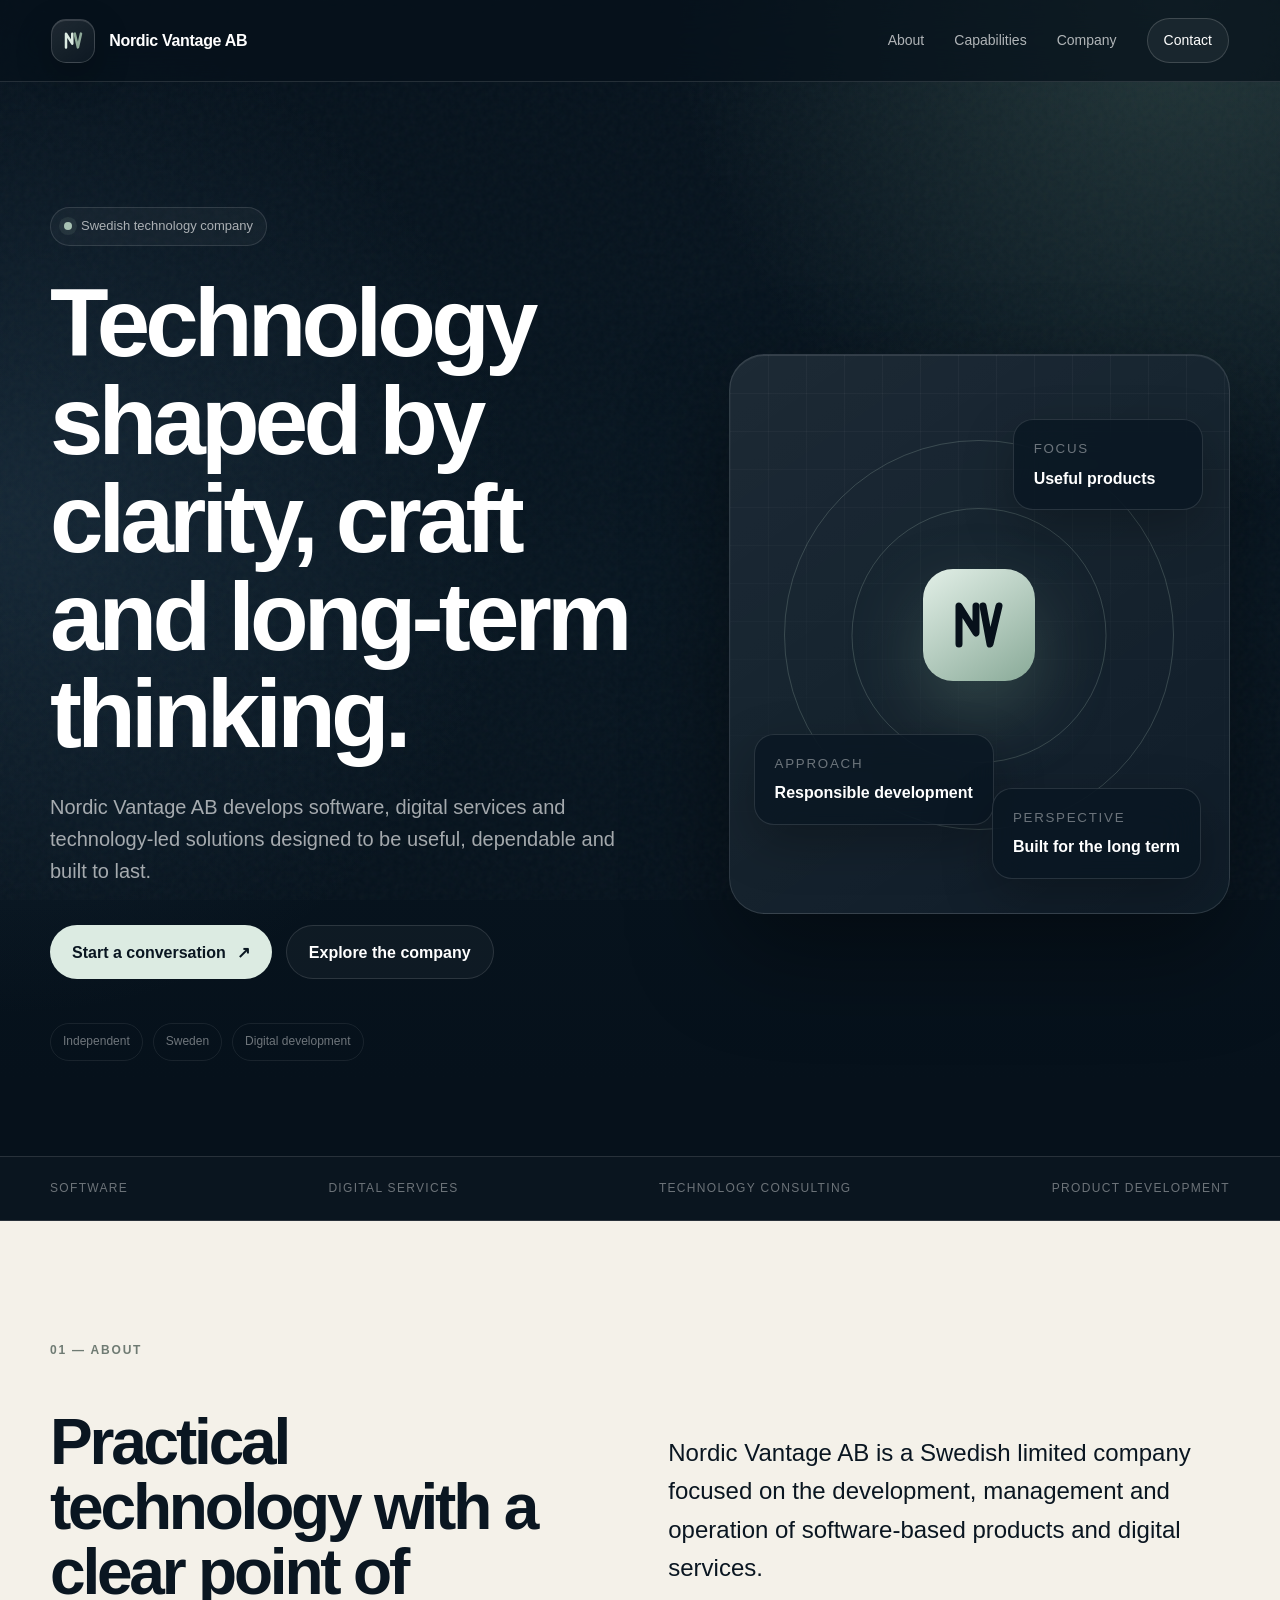
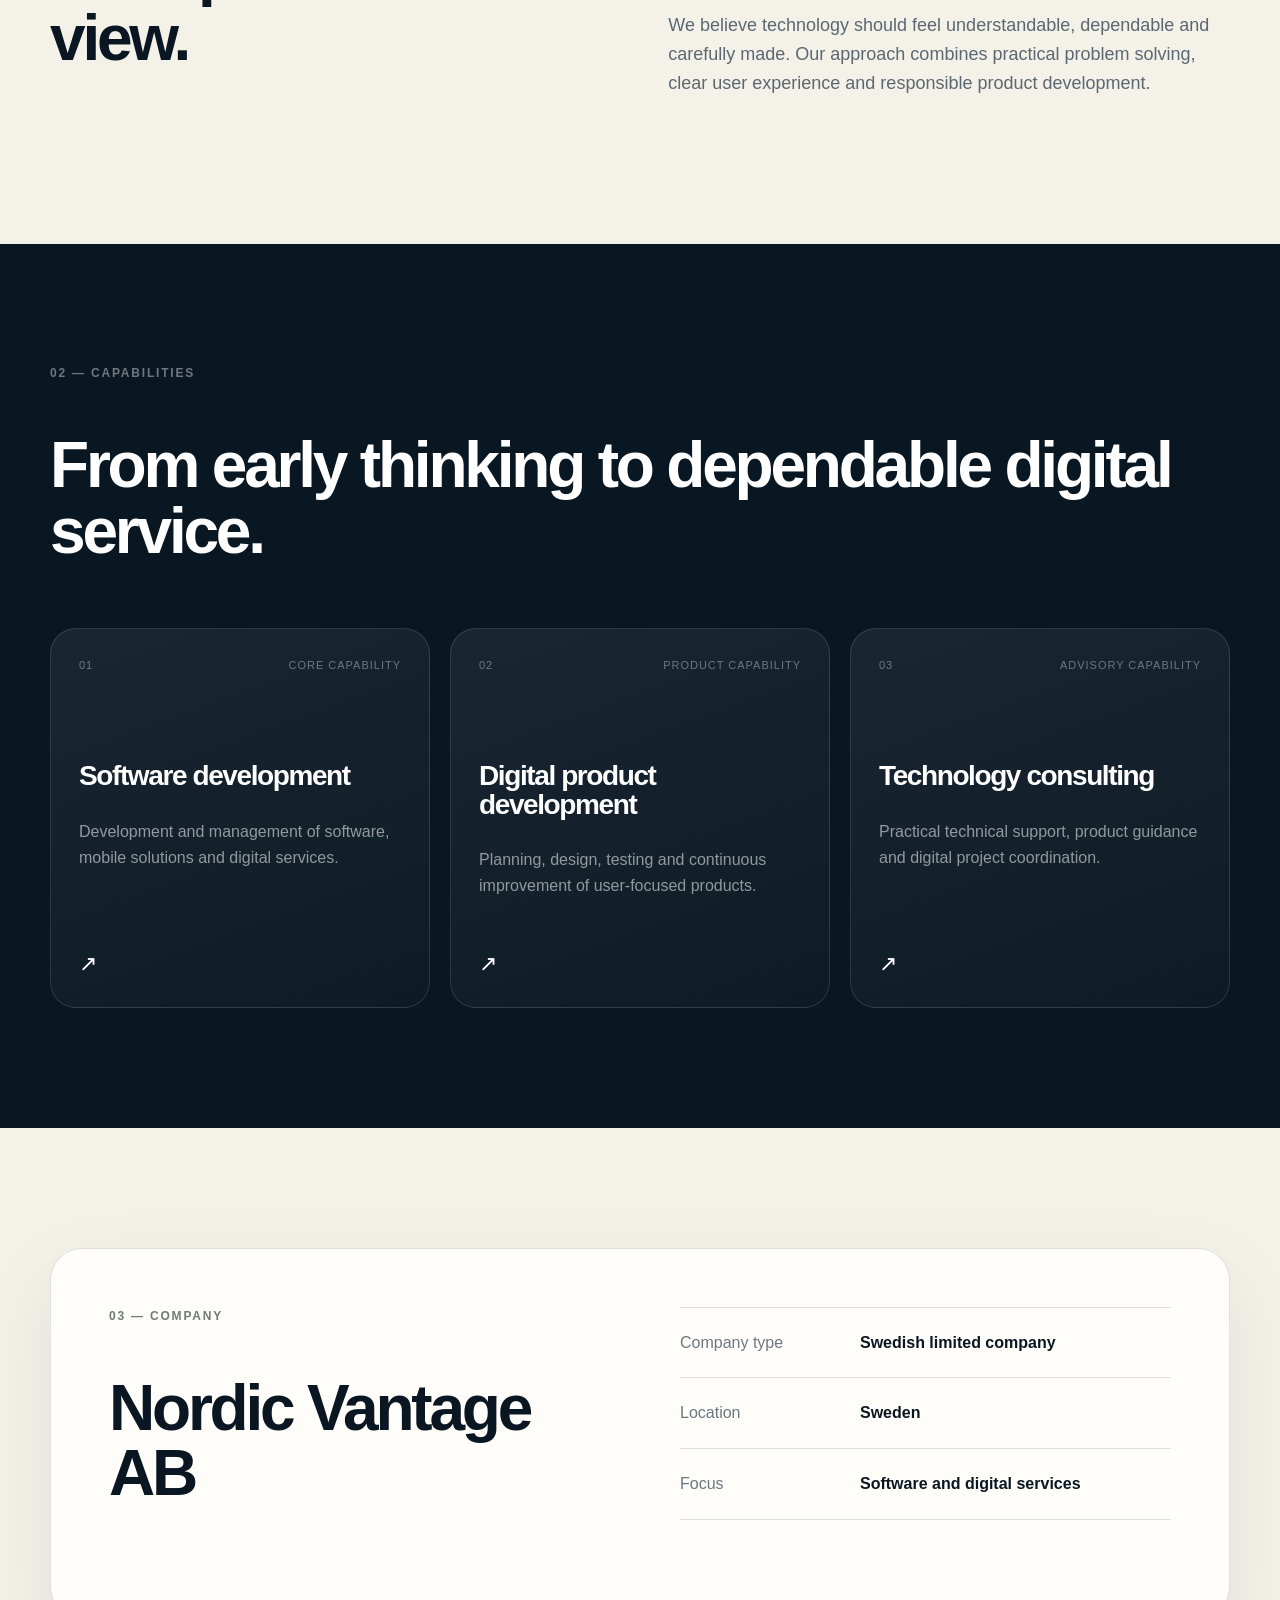
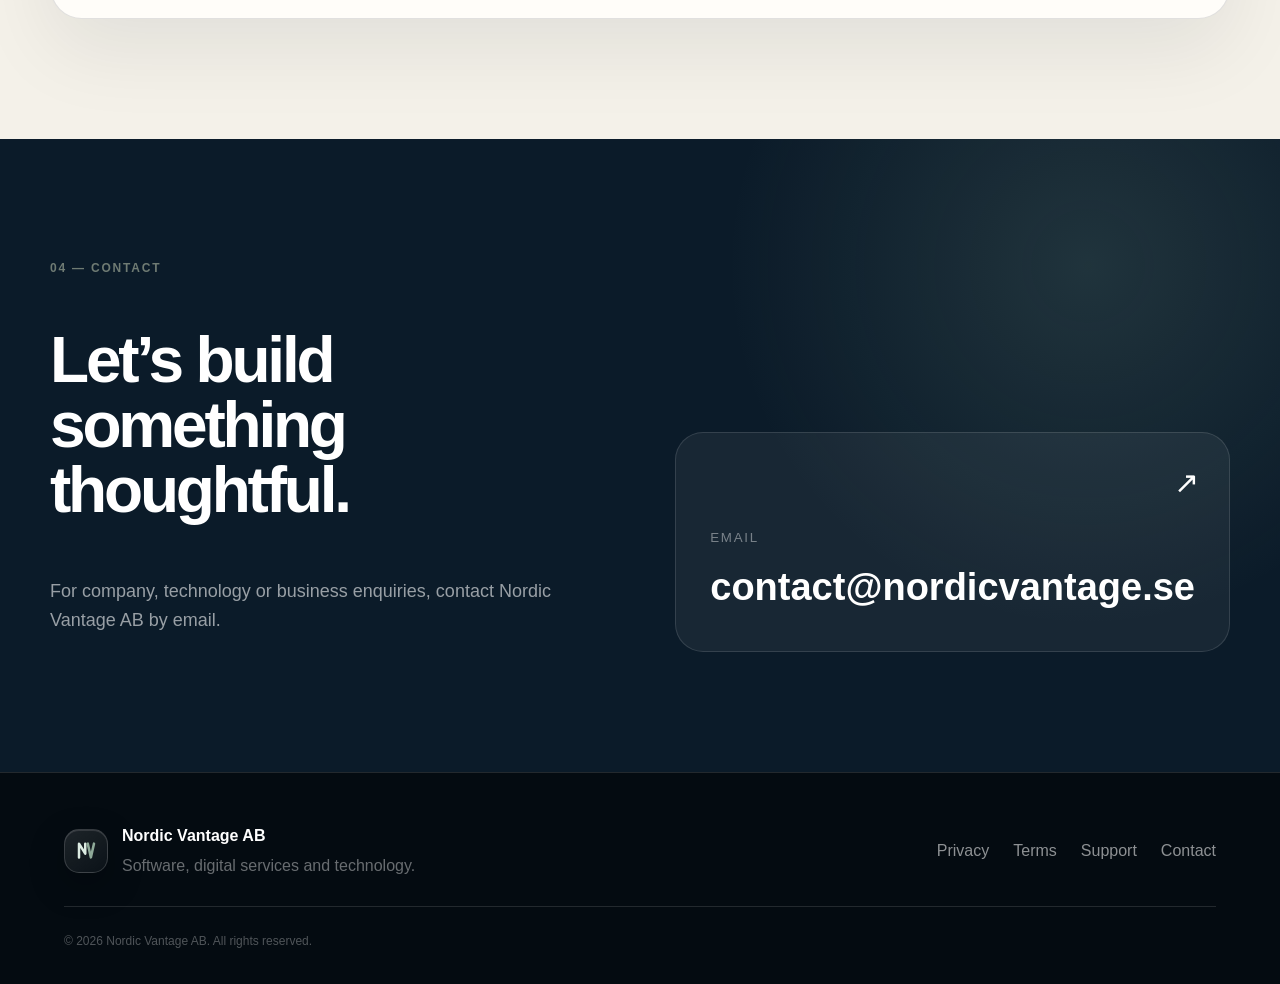
==== commit c6287eff: "Fix complete website design" ====
--- a/index.html
+++ b/index.html
@@ -6,241 +6,285 @@
   <meta name="description" content="Nordic Vantage AB is a Swedish technology company focused on software, digital services and long-term development." />
   <meta name="theme-color" content="#07111b" />
   <title>Nordic Vantage AB</title>
-
-  <link rel="preconnect" href="https://fonts.googleapis.com" />
-  <link rel="preconnect" href="https://fonts.gstatic.com" crossorigin />
-  <link href="https://fonts.googleapis.com/css2?family=DM+Sans:wght@400;500;600&family=Manrope:wght@500;600;700;800&display=swap" rel="stylesheet" />
-  <link rel="stylesheet" href="styles.css" />
+  <style>
+    :root{
+      --bg:#06111b;
+      --panel:#0b1b29;
+      --paper:#f4f1e9;
+      --ink:#0a1621;
+      --muted:#95a2ad;
+      --line:rgba(255,255,255,.12);
+      --accent:#a8c2b3;
+      --accent-2:#dcebe2;
+      --max:1240px
+    }
+    *{box-sizing:border-box}
+    html{scroll-behavior:smooth}
+    body{
+      margin:0;
+      font-family:-apple-system,BlinkMacSystemFont,"Segoe UI",Inter,Arial,sans-serif;
+      background:var(--bg);
+      color:#fff;
+      line-height:1.6;
+      overflow-x:hidden
+    }
+    a{color:inherit}
+    body:before{
+      content:"";
+      position:fixed;
+      inset:-20%;
+      z-index:-2;
+      background:
+        radial-gradient(circle at 80% 15%,rgba(118,160,139,.26),transparent 28%),
+        radial-gradient(circle at 15% 55%,rgba(61,91,116,.25),transparent 30%),
+        linear-gradient(180deg,#06111b,#081621 60%,#06111b)
+    }
+    .grain{
+      position:fixed;inset:0;z-index:-1;pointer-events:none;opacity:.14;
+      background-image:url("data:image/svg+xml,%3Csvg viewBox='0 0 180 180' xmlns='http://www.w3.org/2000/svg'%3E%3Cfilter id='n'%3E%3CfeTurbulence type='fractalNoise' baseFrequency='.9' numOctaves='2' stitchTiles='stitch'/%3E%3C/filter%3E%3Crect width='100%25' height='100%25' filter='url(%23n)' opacity='.25'/%3E%3C/svg%3E")
+    }
+    header{
+      position:sticky;top:0;z-index:20;
+      height:82px;padding:0 4vw;
+      display:flex;align-items:center;justify-content:space-between;
+      backdrop-filter:blur(22px);
+      background:rgba(6,17,27,.72);
+      border-bottom:1px solid var(--line)
+    }
+    .brand{display:flex;align-items:center;gap:14px;text-decoration:none;font-weight:750;letter-spacing:-.02em}
+    .logo{
+      width:44px;height:44px;border-radius:15px;
+      display:grid;place-items:center;
+      border:1px solid rgba(255,255,255,.16);
+      background:linear-gradient(145deg,rgba(255,255,255,.1),rgba(255,255,255,.03));
+      box-shadow:inset 0 1px 0 rgba(255,255,255,.12),0 12px 35px rgba(0,0,0,.25)
+    }
+    .logo svg{width:25px;height:25px}
+    nav{display:flex;align-items:center;gap:30px}
+    nav a{color:rgba(255,255,255,.68);text-decoration:none;font-size:14px}
+    nav a:hover{color:#fff}
+    .nav-cta{padding:10px 16px;border:1px solid rgba(255,255,255,.16);border-radius:999px;background:rgba(255,255,255,.05);color:#fff!important}
+    .menu{display:none;color:#fff;background:transparent;border:1px solid var(--line);border-radius:999px;padding:9px 14px}
+    .hero{
+      max-width:var(--max);min-height:760px;margin:auto;padding:125px 30px 95px;
+      display:grid;grid-template-columns:1.08fr .92fr;gap:90px;align-items:center
+    }
+    .eyebrow{
+      display:inline-flex;align-items:center;gap:9px;
+      padding:8px 13px;margin-bottom:28px;
+      border:1px solid var(--line);border-radius:999px;
+      color:rgba(255,255,255,.64);font-size:13px;background:rgba(255,255,255,.035)
+    }
+    .dot{width:8px;height:8px;border-radius:50%;background:var(--accent);box-shadow:0 0 0 5px rgba(168,194,179,.1)}
+    h1,h2,h3{margin-top:0;line-height:1.02;letter-spacing:-.05em}
+    h1{font-size:clamp(56px,7.5vw,104px);margin-bottom:28px}
+    h2{font-size:clamp(40px,5vw,70px)}
+    h3{font-size:28px}
+    .lead{max-width:720px;color:rgba(255,255,255,.63);font-size:20px}
+    .actions{display:flex;gap:14px;flex-wrap:wrap;margin-top:38px}
+    .btn{min-height:54px;padding:0 22px;border-radius:999px;display:inline-flex;align-items:center;gap:11px;text-decoration:none;font-weight:650}
+    .btn-primary{background:var(--accent-2);color:var(--ink)}
+    .btn-secondary{border:1px solid var(--line);background:rgba(255,255,255,.035)}
+    .meta{display:flex;gap:10px;flex-wrap:wrap;margin-top:44px}
+    .meta span{padding:8px 12px;border:1px solid rgba(255,255,255,.08);border-radius:999px;color:rgba(255,255,255,.42);font-size:12px}
+    .visual{
+      position:relative;min-height:560px;border-radius:36px;overflow:hidden;
+      border:1px solid var(--line);
+      background:linear-gradient(145deg,rgba(255,255,255,.08),rgba(255,255,255,.02)),#0a1824;
+      box-shadow:0 40px 100px rgba(0,0,0,.38),inset 0 1px 0 rgba(255,255,255,.08)
+    }
+    .grid{
+      position:absolute;inset:0;
+      background-image:linear-gradient(rgba(255,255,255,.035) 1px,transparent 1px),linear-gradient(90deg,rgba(255,255,255,.035) 1px,transparent 1px);
+      background-size:38px 38px;
+      mask-image:linear-gradient(to bottom,black,transparent)
+    }
+    .ring{position:absolute;border:1px solid rgba(168,194,179,.24);border-radius:50%;left:50%;transform:translateX(-50%)}
+    .r1{width:390px;height:390px;top:85px}.r2{width:255px;height:255px;top:153px}
+    .core{
+      position:absolute;top:214px;left:50%;transform:translateX(-50%);
+      width:112px;height:112px;border-radius:30px;
+      display:grid;place-items:center;
+      background:linear-gradient(145deg,#e2efe7,#89aa98);
+      box-shadow:0 30px 75px rgba(111,150,130,.32)
+    }
+    .core svg{width:64px;height:64px}
+    .float{
+      position:absolute;min-width:190px;padding:18px 20px;border-radius:20px;
+      border:1px solid var(--line);background:rgba(8,22,33,.76);backdrop-filter:blur(18px);
+      box-shadow:0 18px 50px rgba(0,0,0,.26)
+    }
+    .f1{top:64px;right:26px}.f2{bottom:88px;left:24px}.f3{right:28px;bottom:34px}
+    .float small{display:block;color:rgba(255,255,255,.4);text-transform:uppercase;letter-spacing:.13em;margin-bottom:6px}
+    .strip{border-top:1px solid var(--line);border-bottom:1px solid var(--line);background:rgba(255,255,255,.02)}
+    .strip div{max-width:var(--max);margin:auto;padding:22px 30px;display:flex;justify-content:space-between;gap:28px;color:rgba(255,255,255,.4);font-size:12px;letter-spacing:.11em;text-transform:uppercase}
+    section.block{padding:120px max(30px,calc((100vw - var(--max))/2 + 30px))}
+    .light{background:var(--paper);color:var(--ink)}
+    .dark{background:#091722}
+    .kicker{margin-bottom:50px;color:#6f7b73;font-size:12px;font-weight:700;letter-spacing:.15em;text-transform:uppercase}
+    .dark .kicker{color:rgba(255,255,255,.42)}
+    .split{display:grid;grid-template-columns:.95fr 1.05fr;gap:110px}
+    .copy{color:#5c6871;font-size:18px}.copy .large{font-size:24px;color:var(--ink)}
+    .cards{display:grid;grid-template-columns:repeat(3,1fr);gap:20px;margin-top:64px}
+    .card{min-height:380px;padding:28px;border-radius:26px;border:1px solid var(--line);background:linear-gradient(160deg,rgba(255,255,255,.07),rgba(255,255,255,.02));position:relative}
+    .card-top{display:flex;justify-content:space-between;margin-bottom:88px;color:rgba(255,255,255,.38);font-size:11px;letter-spacing:.09em;text-transform:uppercase}
+    .card p{color:rgba(255,255,255,.54)}
+    .card .arrow{position:absolute;left:28px;bottom:26px;font-size:22px}
+    .company-box{padding:58px;border:1px solid rgba(10,22,33,.12);border-radius:32px;background:#fffdf9;display:grid;grid-template-columns:1fr 1fr;gap:80px;box-shadow:0 30px 80px rgba(10,22,33,.08)}
+    .facts div{display:grid;grid-template-columns:150px 1fr;gap:30px;padding:22px 0;border-top:1px solid rgba(10,22,33,.12)}
+    .facts div:last-child{border-bottom:1px solid rgba(10,22,33,.12)}
+    .facts span{color:#6c7780}
+    .contact{display:grid;grid-template-columns:1fr .9fr;gap:100px;align-items:end;background:radial-gradient(circle at 85% 20%,rgba(142,178,159,.16),transparent 30%),var(--panel)}
+    .contact p{color:rgba(255,255,255,.58);font-size:18px}
+    .contact-panel{position:relative;min-height:220px;padding:34px;border:1px solid var(--line);border-radius:28px;background:rgba(255,255,255,.055);display:flex;flex-direction:column;justify-content:flex-end;text-decoration:none}
+    .contact-panel small{color:rgba(255,255,255,.42);text-transform:uppercase;letter-spacing:.13em}
+    .contact-panel strong{font-size:clamp(24px,3vw,38px);margin-top:8px}
+    .contact-panel .arrow{position:absolute;right:30px;top:26px;font-size:30px}
+    footer{padding:50px 5vw 32px;display:grid;grid-template-columns:1fr auto;gap:28px;background:#040b11;border-top:1px solid var(--line)}
+    .footer-brand{display:flex;gap:14px;align-items:center}.footer-brand p{margin:4px 0 0;color:rgba(255,255,255,.4)}
+    .footer-links{display:flex;gap:24px;align-items:center}.footer-links a{color:rgba(255,255,255,.55);text-decoration:none}
+    .copyright{grid-column:1/-1;margin:0;padding-top:25px;border-top:1px solid var(--line);color:rgba(255,255,255,.3);font-size:12px}
+    @media(max-width:950px){
+      .hero,.split,.company-box,.contact{grid-template-columns:1fr}
+      .cards{grid-template-columns:1fr}
+      .strip div{justify-content:flex-start;overflow:auto}
+    }
+    @media(max-width:760px){
+      .menu{display:block}
+      nav{display:none;position:absolute;top:82px;left:0;right:0;padding:24px 5vw 28px;flex-direction:column;align-items:flex-start;background:rgba(6,17,27,.98)}
+      nav.open{display:flex}
+      .hero{padding-top:90px}
+      h1{font-size:52px}
+      .company-box{padding:34px}
+      .facts div{grid-template-columns:1fr;gap:4px}
+      footer{grid-template-columns:1fr}.footer-links{flex-wrap:wrap}.copyright{grid-column:1}
+    }
+    @media(max-width:520px){
+      header{padding:0 18px}.brand span:last-child{font-size:14px}
+      .hero{padding-left:20px;padding-right:20px}
+      h1{font-size:44px}.lead{font-size:18px}
+      .actions{flex-direction:column}.btn{width:100%;justify-content:center}
+      .visual{min-height:440px}.r1{width:320px;height:320px}.r2{width:210px;height:210px}.core{top:170px}
+      .f1{top:28px;right:16px}.f2{left:16px;bottom:54px}.f3{display:none}
+      section.block{padding-left:20px;padding-right:20px}
+    }
+  </style>
 </head>
-
 <body>
-  <div class="page-glow page-glow-one"></div>
-  <div class="page-glow page-glow-two"></div>
-
-  <header class="site-header">
-    <a class="brand" href="#home" aria-label="Nordic Vantage AB home">
-      <span class="brand-mark" aria-hidden="true">
-        <span></span>
-        <span></span>
+  <div class="grain"></div>
+  <header>
+    <a class="brand" href="#home">
+      <span class="logo" aria-hidden="true">
+        <svg viewBox="0 0 40 40" fill="none">
+          <path d="M8 31V9l10 16V9" stroke="#dcebe2" stroke-width="4" stroke-linecap="round" stroke-linejoin="round"/>
+          <path d="M22 9l5 22 5-22" stroke="#8faa99" stroke-width="4" stroke-linecap="round" stroke-linejoin="round"/>
+        </svg>
       </span>
-      <span class="brand-name">Nordic Vantage AB</span>
+      <span>Nordic Vantage AB</span>
     </a>
-
-    <button class="menu-button" aria-expanded="false" aria-controls="main-navigation">
-      Menu
-    </button>
-
-    <nav id="main-navigation" class="main-navigation" aria-label="Main navigation">
+    <button class="menu" aria-expanded="false">Menu</button>
+    <nav>
       <a href="#about">About</a>
       <a href="#capabilities">Capabilities</a>
       <a href="#company">Company</a>
-      <a class="nav-contact" href="#contact">Contact</a>
+      <a class="nav-cta" href="#contact">Contact</a>
     </nav>
   </header>
 
   <main>
     <section id="home" class="hero">
-      <div class="hero-copy reveal">
-        <div class="status-pill">
-          <span class="status-dot"></span>
-          Swedish technology company
-        </div>
-
+      <div>
+        <div class="eyebrow"><span class="dot"></span>Swedish technology company</div>
         <h1>Technology shaped by clarity, craft and long-term thinking.</h1>
-
-        <p class="lead">
-          Nordic Vantage AB develops software, digital services and technology-led
-          solutions designed to be useful, dependable and built to last.
-        </p>
-
-        <div class="hero-actions">
-          <a class="button button-primary" href="#contact">
-            Start a conversation
-            <span aria-hidden="true">↗</span>
-          </a>
-          <a class="button button-secondary" href="#about">Explore the company</a>
-        </div>
-
-        <div class="hero-meta">
-          <span>Independent</span>
-          <span>Sweden</span>
-          <span>Digital development</span>
-        </div>
-      </div>
-
-      <div class="hero-visual reveal reveal-delay">
-        <div class="visual-shell">
-          <div class="visual-grid"></div>
-
-          <div class="orbit orbit-one"></div>
-          <div class="orbit orbit-two"></div>
-
-          <div class="core-mark">
-            <span>N</span>
-            <span>V</span>
-          </div>
-
-          <div class="floating-card floating-card-one">
-            <span class="floating-label">Focus</span>
-            <strong>Useful products</strong>
-          </div>
-
-          <div class="floating-card floating-card-two">
-            <span class="floating-label">Approach</span>
-            <strong>Responsible development</strong>
-          </div>
-
-          <div class="floating-card floating-card-three">
-            <span class="floating-label">Perspective</span>
-            <strong>Built for the long term</strong>
-          </div>
-        </div>
-      </div>
-    </section>
-
-    <section class="trust-strip">
-      <div>
-        <span>Software</span>
-        <span>Digital services</span>
-        <span>Technology consulting</span>
-        <span>Product development</span>
-      </div>
-    </section>
-
-    <section id="about" class="section section-light">
-      <div class="section-kicker">01 — About</div>
-
-      <div class="section-layout">
-        <div class="section-heading reveal">
-          <h2>Practical technology with a clear point of view.</h2>
-        </div>
-
-        <div class="section-copy reveal reveal-delay">
-          <p class="large-copy">
-            Nordic Vantage AB is a Swedish limited company focused on the development,
-            management and operation of software-based products and digital services.
-          </p>
-
-          <p>
-            We believe technology should feel understandable, dependable and carefully made.
-            Our approach combines practical problem solving, clear user experience and
-            responsible product development.
-          </p>
-        </div>
-      </div>
-    </section>
-
-    <section id="capabilities" class="section section-dark">
-      <div class="section-kicker section-kicker-light">02 — Capabilities</div>
-
-      <div class="section-heading wide-heading reveal">
-        <h2>From early thinking to dependable digital service.</h2>
-      </div>
-
-      <div class="capability-grid">
-        <article class="capability-card reveal">
-          <div class="card-topline">
-            <span>01</span>
-            <span>Core capability</span>
-          </div>
-          <h3>Software development</h3>
-          <p>
-            Development and management of software, mobile solutions and digital services.
-          </p>
-          <div class="card-arrow">↗</div>
-        </article>
-
-        <article class="capability-card reveal reveal-delay">
-          <div class="card-topline">
-            <span>02</span>
-            <span>Product capability</span>
-          </div>
-          <h3>Digital product development</h3>
-          <p>
-            Planning, design, testing and continuous improvement of user-focused products.
-          </p>
-          <div class="card-arrow">↗</div>
-        </article>
-
-        <article class="capability-card reveal reveal-delay-two">
-          <div class="card-topline">
-            <span>03</span>
-            <span>Advisory capability</span>
-          </div>
-          <h3>Technology consulting</h3>
-          <p>
-            Practical technical support, product guidance and digital project coordination.
-          </p>
-          <div class="card-arrow">↗</div>
-        </article>
-      </div>
-    </section>
-
-    <section id="company" class="section section-company">
-      <div class="company-panel reveal">
-        <div>
-          <div class="section-kicker">03 — Company</div>
-          <h2>Nordic Vantage AB</h2>
-        </div>
-
-        <div class="company-facts">
-          <div>
-            <span>Company type</span>
-            <strong>Swedish limited company</strong>
-          </div>
-
-          <div>
-            <span>Location</span>
-            <strong>Sweden</strong>
-          </div>
-
-          <div>
-            <span>Focus</span>
-            <strong>Software and digital services</strong>
-          </div>
-        </div>
-      </div>
-    </section>
-
-    <section id="contact" class="section contact-section">
-      <div class="contact-copy reveal">
-        <div class="section-kicker">04 — Contact</div>
-        <h2>Let’s build something thoughtful.</h2>
-        <p>
-          For company, technology or business enquiries, contact Nordic Vantage AB by email.
-        </p>
-      </div>
-
-      <a class="contact-panel reveal reveal-delay" href="mailto:contact@nordicvantage.se">
-        <span class="contact-label">Email</span>
-        <strong>contact@nordicvantage.se</strong>
-        <span class="contact-arrow">↗</span>
-      </a>
+        <p class="lead">Nordic Vantage AB develops software, digital services and technology-led solutions designed to be useful, dependable and built to last.</p>
+        <div class="actions">
+          <a class="btn btn-primary" href="#contact">Start a conversation <span>↗</span></a>
+          <a class="btn btn-secondary" href="#about">Explore the company</a>
+        </div>
+        <div class="meta"><span>Independent</span><span>Sweden</span><span>Digital development</span></div>
+      </div>
+
+      <div class="visual">
+        <div class="grid"></div>
+        <div class="ring r1"></div>
+        <div class="ring r2"></div>
+        <div class="core">
+          <svg viewBox="0 0 64 64" fill="none">
+            <path d="M12 51V13l17 27V13" stroke="#07111b" stroke-width="7" stroke-linecap="round" stroke-linejoin="round"/>
+            <path d="M36 13l7 38 9-38" stroke="#07111b" stroke-width="7" stroke-linecap="round" stroke-linejoin="round"/>
+          </svg>
+        </div>
+        <div class="float f1"><small>Focus</small><strong>Useful products</strong></div>
+        <div class="float f2"><small>Approach</small><strong>Responsible development</strong></div>
+        <div class="float f3"><small>Perspective</small><strong>Built for the long term</strong></div>
+      </div>
+    </section>
+
+    <div class="strip"><div><span>Software</span><span>Digital services</span><span>Technology consulting</span><span>Product development</span></div></div>
+
+    <section id="about" class="block light">
+      <div class="kicker">01 — About</div>
+      <div class="split">
+        <div><h2>Practical technology with a clear point of view.</h2></div>
+        <div class="copy">
+          <p class="large">Nordic Vantage AB is a Swedish limited company focused on the development, management and operation of software-based products and digital services.</p>
+          <p>We believe technology should feel understandable, dependable and carefully made. Our approach combines practical problem solving, clear user experience and responsible product development.</p>
+        </div>
+      </div>
+    </section>
+
+    <section id="capabilities" class="block dark">
+      <div class="kicker">02 — Capabilities</div>
+      <h2>From early thinking to dependable digital service.</h2>
+      <div class="cards">
+        <article class="card"><div class="card-top"><span>01</span><span>Core capability</span></div><h3>Software development</h3><p>Development and management of software, mobile solutions and digital services.</p><div class="arrow">↗</div></article>
+        <article class="card"><div class="card-top"><span>02</span><span>Product capability</span></div><h3>Digital product development</h3><p>Planning, design, testing and continuous improvement of user-focused products.</p><div class="arrow">↗</div></article>
+        <article class="card"><div class="card-top"><span>03</span><span>Advisory capability</span></div><h3>Technology consulting</h3><p>Practical technical support, product guidance and digital project coordination.</p><div class="arrow">↗</div></article>
+      </div>
+    </section>
+
+    <section id="company" class="block light">
+      <div class="company-box">
+        <div><div class="kicker">03 — Company</div><h2>Nordic Vantage AB</h2></div>
+        <div class="facts">
+          <div><span>Company type</span><strong>Swedish limited company</strong></div>
+          <div><span>Location</span><strong>Sweden</strong></div>
+          <div><span>Focus</span><strong>Software and digital services</strong></div>
+        </div>
+      </div>
+    </section>
+
+    <section id="contact" class="block contact">
+      <div><div class="kicker">04 — Contact</div><h2>Let’s build something thoughtful.</h2><p>For company, technology or business enquiries, contact Nordic Vantage AB by email.</p></div>
+      <a class="contact-panel" href="mailto:contact@nordicvantage.se"><small>Email</small><strong>contact@nordicvantage.se</strong><span class="arrow">↗</span></a>
     </section>
   </main>
 
   <footer>
     <div class="footer-brand">
-      <span class="brand-mark" aria-hidden="true">
-        <span></span>
-        <span></span>
+      <span class="logo" aria-hidden="true">
+        <svg viewBox="0 0 40 40" fill="none">
+          <path d="M8 31V9l10 16V9" stroke="#dcebe2" stroke-width="4" stroke-linecap="round" stroke-linejoin="round"/>
+          <path d="M22 9l5 22 5-22" stroke="#8faa99" stroke-width="4" stroke-linecap="round" stroke-linejoin="round"/>
+        </svg>
       </span>
-      <div>
-        <strong>Nordic Vantage AB</strong>
-        <p>Software, digital services and technology.</p>
-      </div>
+      <div><strong>Nordic Vantage AB</strong><p>Software, digital services and technology.</p></div>
     </div>
-
-    <nav class="footer-links" aria-label="Footer navigation">
-      <a href="privacy.html">Privacy</a>
-      <a href="terms.html">Terms</a>
-      <a href="support.html">Support</a>
-      <a href="mailto:contact@nordicvantage.se">Contact</a>
-    </nav>
-
+    <div class="footer-links"><a href="privacy.html">Privacy</a><a href="terms.html">Terms</a><a href="support.html">Support</a><a href="mailto:contact@nordicvantage.se">Contact</a></div>
     <p class="copyright">© <span id="year"></span> Nordic Vantage AB. All rights reserved.</p>
   </footer>
 
-  <script src="script.js"></script>
+  <script>
+    const button=document.querySelector(".menu");
+    const nav=document.querySelector("nav");
+    if(button&&nav){
+      button.addEventListener("click",()=>{
+        const open=nav.classList.toggle("open");
+        button.setAttribute("aria-expanded",String(open));
+      });
+      nav.querySelectorAll("a").forEach(a=>a.addEventListener("click",()=>nav.classList.remove("open")));
+    }
+    document.querySelector("#year").textContent=new Date().getFullYear();
+  </script>
 </body>
 </html>
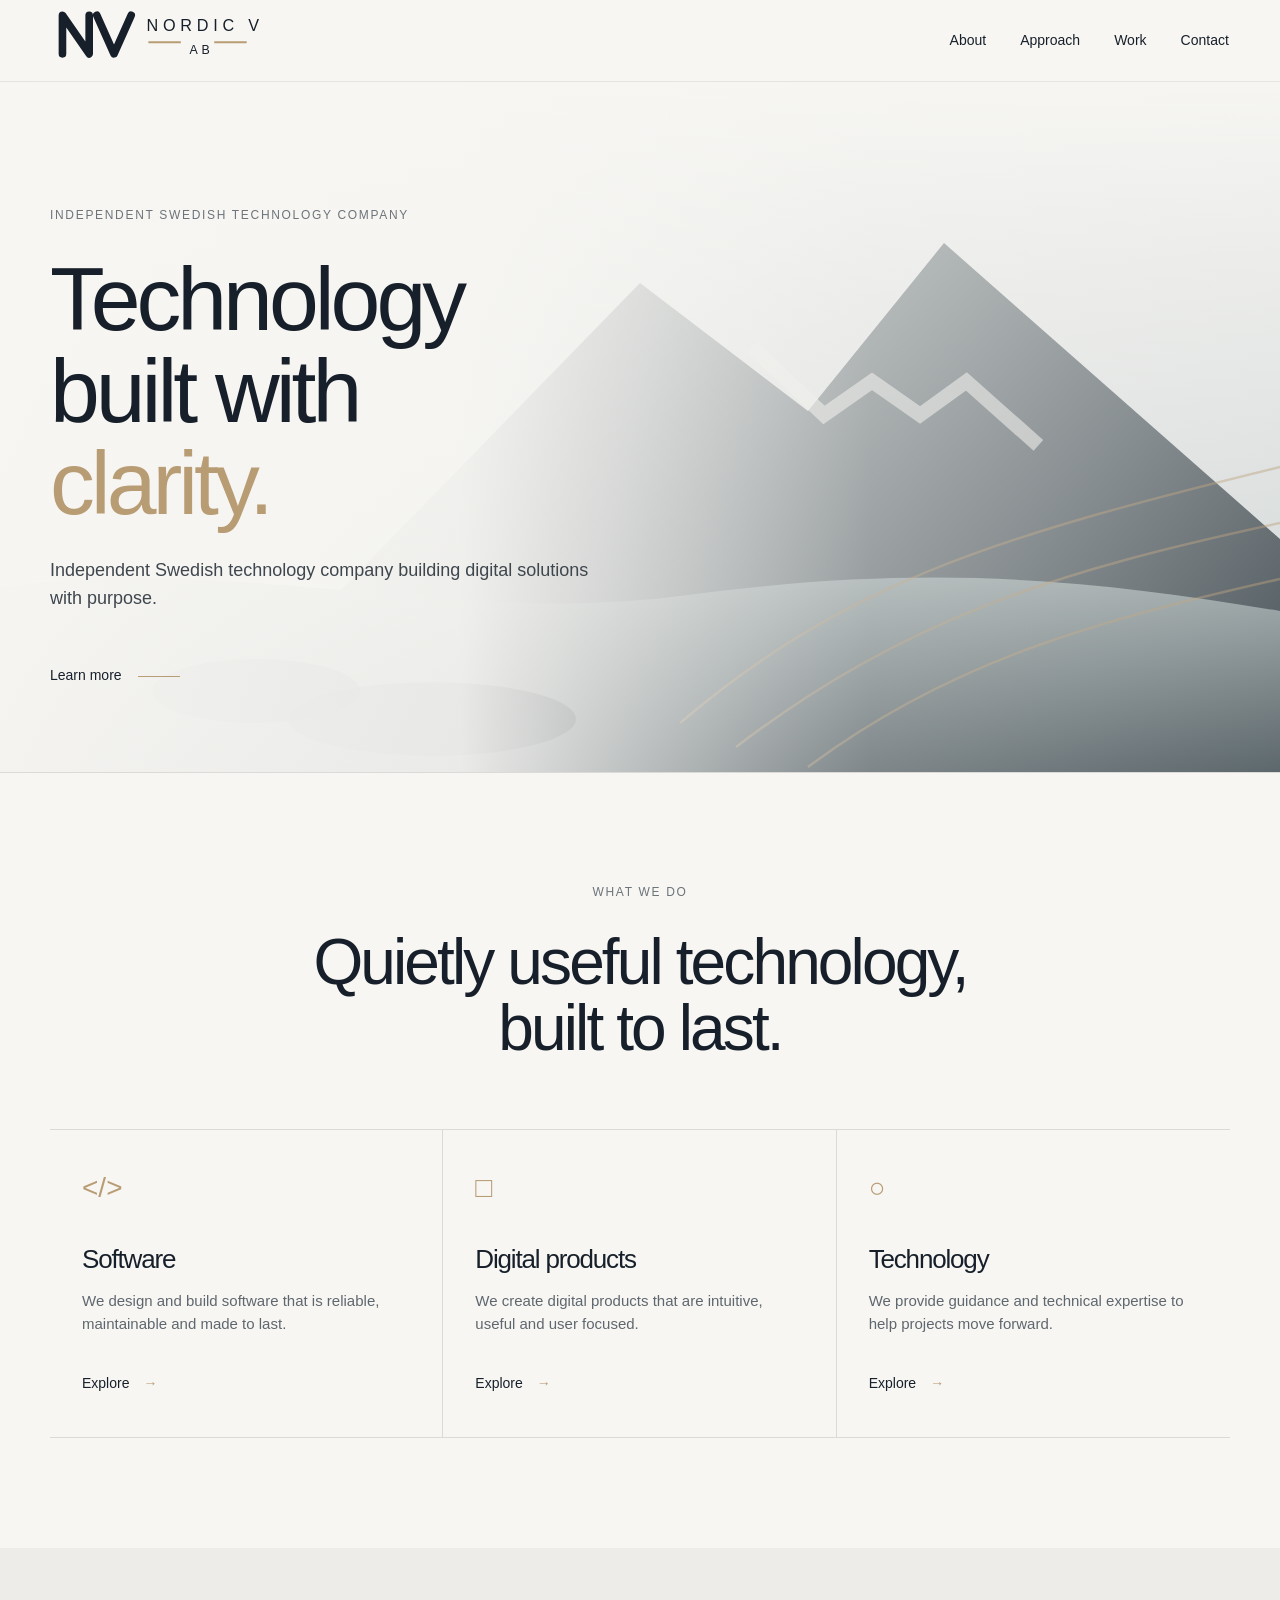
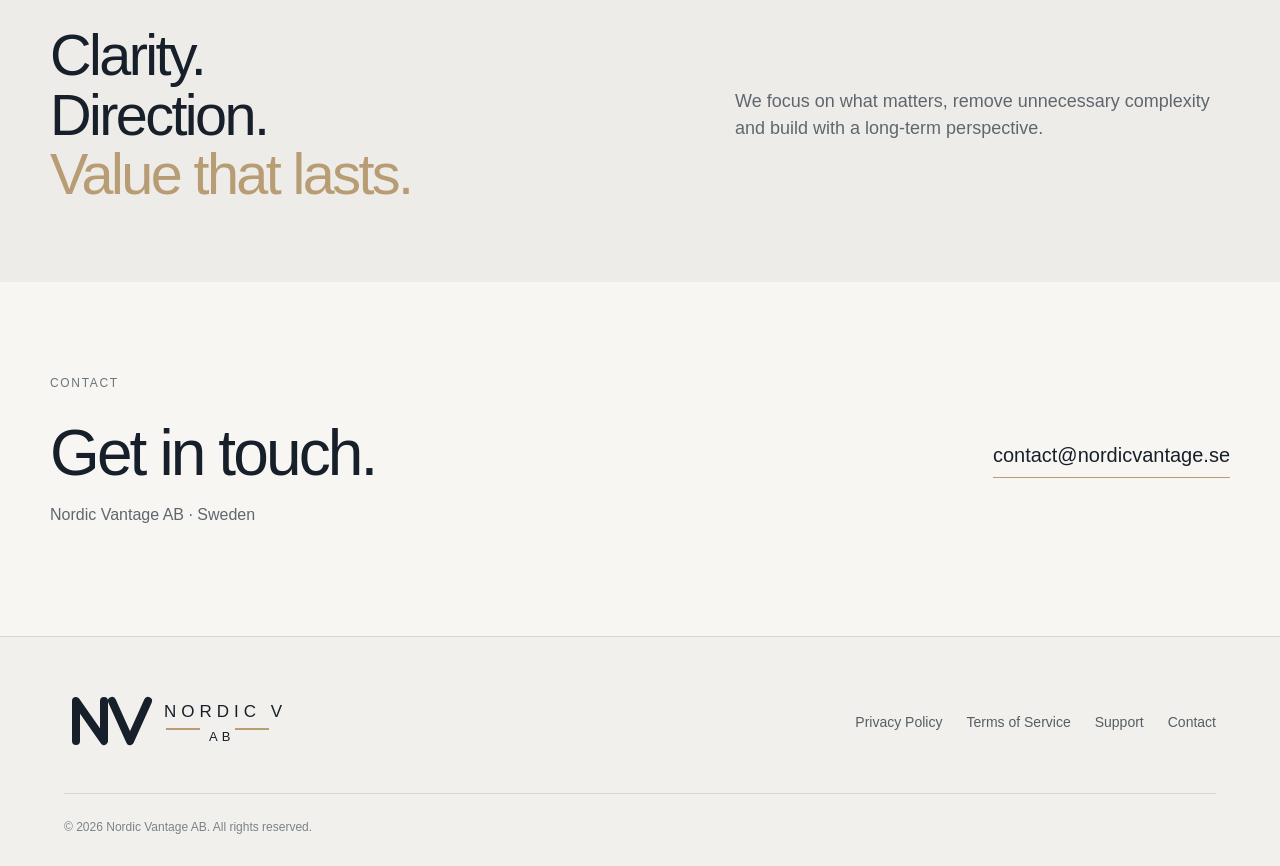
==== commit d9193247: "Approved Nordic Vantage design" ====
--- a/index.html
+++ b/index.html
@@ -1,290 +1,32 @@
-<!DOCTYPE html>
-<html lang="en">
-<head>
-  <meta charset="UTF-8" />
-  <meta name="viewport" content="width=device-width, initial-scale=1.0" />
-  <meta name="description" content="Nordic Vantage AB is a Swedish technology company focused on software, digital services and long-term development." />
-  <meta name="theme-color" content="#07111b" />
-  <title>Nordic Vantage AB</title>
-  <style>
-    :root{
-      --bg:#06111b;
-      --panel:#0b1b29;
-      --paper:#f4f1e9;
-      --ink:#0a1621;
-      --muted:#95a2ad;
-      --line:rgba(255,255,255,.12);
-      --accent:#a8c2b3;
-      --accent-2:#dcebe2;
-      --max:1240px
-    }
-    *{box-sizing:border-box}
-    html{scroll-behavior:smooth}
-    body{
-      margin:0;
-      font-family:-apple-system,BlinkMacSystemFont,"Segoe UI",Inter,Arial,sans-serif;
-      background:var(--bg);
-      color:#fff;
-      line-height:1.6;
-      overflow-x:hidden
-    }
-    a{color:inherit}
-    body:before{
-      content:"";
-      position:fixed;
-      inset:-20%;
-      z-index:-2;
-      background:
-        radial-gradient(circle at 80% 15%,rgba(118,160,139,.26),transparent 28%),
-        radial-gradient(circle at 15% 55%,rgba(61,91,116,.25),transparent 30%),
-        linear-gradient(180deg,#06111b,#081621 60%,#06111b)
-    }
-    .grain{
-      position:fixed;inset:0;z-index:-1;pointer-events:none;opacity:.14;
-      background-image:url("data:image/svg+xml,%3Csvg viewBox='0 0 180 180' xmlns='http://www.w3.org/2000/svg'%3E%3Cfilter id='n'%3E%3CfeTurbulence type='fractalNoise' baseFrequency='.9' numOctaves='2' stitchTiles='stitch'/%3E%3C/filter%3E%3Crect width='100%25' height='100%25' filter='url(%23n)' opacity='.25'/%3E%3C/svg%3E")
-    }
-    header{
-      position:sticky;top:0;z-index:20;
-      height:82px;padding:0 4vw;
-      display:flex;align-items:center;justify-content:space-between;
-      backdrop-filter:blur(22px);
-      background:rgba(6,17,27,.72);
-      border-bottom:1px solid var(--line)
-    }
-    .brand{display:flex;align-items:center;gap:14px;text-decoration:none;font-weight:750;letter-spacing:-.02em}
-    .logo{
-      width:44px;height:44px;border-radius:15px;
-      display:grid;place-items:center;
-      border:1px solid rgba(255,255,255,.16);
-      background:linear-gradient(145deg,rgba(255,255,255,.1),rgba(255,255,255,.03));
-      box-shadow:inset 0 1px 0 rgba(255,255,255,.12),0 12px 35px rgba(0,0,0,.25)
-    }
-    .logo svg{width:25px;height:25px}
-    nav{display:flex;align-items:center;gap:30px}
-    nav a{color:rgba(255,255,255,.68);text-decoration:none;font-size:14px}
-    nav a:hover{color:#fff}
-    .nav-cta{padding:10px 16px;border:1px solid rgba(255,255,255,.16);border-radius:999px;background:rgba(255,255,255,.05);color:#fff!important}
-    .menu{display:none;color:#fff;background:transparent;border:1px solid var(--line);border-radius:999px;padding:9px 14px}
-    .hero{
-      max-width:var(--max);min-height:760px;margin:auto;padding:125px 30px 95px;
-      display:grid;grid-template-columns:1.08fr .92fr;gap:90px;align-items:center
-    }
-    .eyebrow{
-      display:inline-flex;align-items:center;gap:9px;
-      padding:8px 13px;margin-bottom:28px;
-      border:1px solid var(--line);border-radius:999px;
-      color:rgba(255,255,255,.64);font-size:13px;background:rgba(255,255,255,.035)
-    }
-    .dot{width:8px;height:8px;border-radius:50%;background:var(--accent);box-shadow:0 0 0 5px rgba(168,194,179,.1)}
-    h1,h2,h3{margin-top:0;line-height:1.02;letter-spacing:-.05em}
-    h1{font-size:clamp(56px,7.5vw,104px);margin-bottom:28px}
-    h2{font-size:clamp(40px,5vw,70px)}
-    h3{font-size:28px}
-    .lead{max-width:720px;color:rgba(255,255,255,.63);font-size:20px}
-    .actions{display:flex;gap:14px;flex-wrap:wrap;margin-top:38px}
-    .btn{min-height:54px;padding:0 22px;border-radius:999px;display:inline-flex;align-items:center;gap:11px;text-decoration:none;font-weight:650}
-    .btn-primary{background:var(--accent-2);color:var(--ink)}
-    .btn-secondary{border:1px solid var(--line);background:rgba(255,255,255,.035)}
-    .meta{display:flex;gap:10px;flex-wrap:wrap;margin-top:44px}
-    .meta span{padding:8px 12px;border:1px solid rgba(255,255,255,.08);border-radius:999px;color:rgba(255,255,255,.42);font-size:12px}
-    .visual{
-      position:relative;min-height:560px;border-radius:36px;overflow:hidden;
-      border:1px solid var(--line);
-      background:linear-gradient(145deg,rgba(255,255,255,.08),rgba(255,255,255,.02)),#0a1824;
-      box-shadow:0 40px 100px rgba(0,0,0,.38),inset 0 1px 0 rgba(255,255,255,.08)
-    }
-    .grid{
-      position:absolute;inset:0;
-      background-image:linear-gradient(rgba(255,255,255,.035) 1px,transparent 1px),linear-gradient(90deg,rgba(255,255,255,.035) 1px,transparent 1px);
-      background-size:38px 38px;
-      mask-image:linear-gradient(to bottom,black,transparent)
-    }
-    .ring{position:absolute;border:1px solid rgba(168,194,179,.24);border-radius:50%;left:50%;transform:translateX(-50%)}
-    .r1{width:390px;height:390px;top:85px}.r2{width:255px;height:255px;top:153px}
-    .core{
-      position:absolute;top:214px;left:50%;transform:translateX(-50%);
-      width:112px;height:112px;border-radius:30px;
-      display:grid;place-items:center;
-      background:linear-gradient(145deg,#e2efe7,#89aa98);
-      box-shadow:0 30px 75px rgba(111,150,130,.32)
-    }
-    .core svg{width:64px;height:64px}
-    .float{
-      position:absolute;min-width:190px;padding:18px 20px;border-radius:20px;
-      border:1px solid var(--line);background:rgba(8,22,33,.76);backdrop-filter:blur(18px);
-      box-shadow:0 18px 50px rgba(0,0,0,.26)
-    }
-    .f1{top:64px;right:26px}.f2{bottom:88px;left:24px}.f3{right:28px;bottom:34px}
-    .float small{display:block;color:rgba(255,255,255,.4);text-transform:uppercase;letter-spacing:.13em;margin-bottom:6px}
-    .strip{border-top:1px solid var(--line);border-bottom:1px solid var(--line);background:rgba(255,255,255,.02)}
-    .strip div{max-width:var(--max);margin:auto;padding:22px 30px;display:flex;justify-content:space-between;gap:28px;color:rgba(255,255,255,.4);font-size:12px;letter-spacing:.11em;text-transform:uppercase}
-    section.block{padding:120px max(30px,calc((100vw - var(--max))/2 + 30px))}
-    .light{background:var(--paper);color:var(--ink)}
-    .dark{background:#091722}
-    .kicker{margin-bottom:50px;color:#6f7b73;font-size:12px;font-weight:700;letter-spacing:.15em;text-transform:uppercase}
-    .dark .kicker{color:rgba(255,255,255,.42)}
-    .split{display:grid;grid-template-columns:.95fr 1.05fr;gap:110px}
-    .copy{color:#5c6871;font-size:18px}.copy .large{font-size:24px;color:var(--ink)}
-    .cards{display:grid;grid-template-columns:repeat(3,1fr);gap:20px;margin-top:64px}
-    .card{min-height:380px;padding:28px;border-radius:26px;border:1px solid var(--line);background:linear-gradient(160deg,rgba(255,255,255,.07),rgba(255,255,255,.02));position:relative}
-    .card-top{display:flex;justify-content:space-between;margin-bottom:88px;color:rgba(255,255,255,.38);font-size:11px;letter-spacing:.09em;text-transform:uppercase}
-    .card p{color:rgba(255,255,255,.54)}
-    .card .arrow{position:absolute;left:28px;bottom:26px;font-size:22px}
-    .company-box{padding:58px;border:1px solid rgba(10,22,33,.12);border-radius:32px;background:#fffdf9;display:grid;grid-template-columns:1fr 1fr;gap:80px;box-shadow:0 30px 80px rgba(10,22,33,.08)}
-    .facts div{display:grid;grid-template-columns:150px 1fr;gap:30px;padding:22px 0;border-top:1px solid rgba(10,22,33,.12)}
-    .facts div:last-child{border-bottom:1px solid rgba(10,22,33,.12)}
-    .facts span{color:#6c7780}
-    .contact{display:grid;grid-template-columns:1fr .9fr;gap:100px;align-items:end;background:radial-gradient(circle at 85% 20%,rgba(142,178,159,.16),transparent 30%),var(--panel)}
-    .contact p{color:rgba(255,255,255,.58);font-size:18px}
-    .contact-panel{position:relative;min-height:220px;padding:34px;border:1px solid var(--line);border-radius:28px;background:rgba(255,255,255,.055);display:flex;flex-direction:column;justify-content:flex-end;text-decoration:none}
-    .contact-panel small{color:rgba(255,255,255,.42);text-transform:uppercase;letter-spacing:.13em}
-    .contact-panel strong{font-size:clamp(24px,3vw,38px);margin-top:8px}
-    .contact-panel .arrow{position:absolute;right:30px;top:26px;font-size:30px}
-    footer{padding:50px 5vw 32px;display:grid;grid-template-columns:1fr auto;gap:28px;background:#040b11;border-top:1px solid var(--line)}
-    .footer-brand{display:flex;gap:14px;align-items:center}.footer-brand p{margin:4px 0 0;color:rgba(255,255,255,.4)}
-    .footer-links{display:flex;gap:24px;align-items:center}.footer-links a{color:rgba(255,255,255,.55);text-decoration:none}
-    .copyright{grid-column:1/-1;margin:0;padding-top:25px;border-top:1px solid var(--line);color:rgba(255,255,255,.3);font-size:12px}
-    @media(max-width:950px){
-      .hero,.split,.company-box,.contact{grid-template-columns:1fr}
-      .cards{grid-template-columns:1fr}
-      .strip div{justify-content:flex-start;overflow:auto}
-    }
-    @media(max-width:760px){
-      .menu{display:block}
-      nav{display:none;position:absolute;top:82px;left:0;right:0;padding:24px 5vw 28px;flex-direction:column;align-items:flex-start;background:rgba(6,17,27,.98)}
-      nav.open{display:flex}
-      .hero{padding-top:90px}
-      h1{font-size:52px}
-      .company-box{padding:34px}
-      .facts div{grid-template-columns:1fr;gap:4px}
-      footer{grid-template-columns:1fr}.footer-links{flex-wrap:wrap}.copyright{grid-column:1}
-    }
-    @media(max-width:520px){
-      header{padding:0 18px}.brand span:last-child{font-size:14px}
-      .hero{padding-left:20px;padding-right:20px}
-      h1{font-size:44px}.lead{font-size:18px}
-      .actions{flex-direction:column}.btn{width:100%;justify-content:center}
-      .visual{min-height:440px}.r1{width:320px;height:320px}.r2{width:210px;height:210px}.core{top:170px}
-      .f1{top:28px;right:16px}.f2{left:16px;bottom:54px}.f3{display:none}
-      section.block{padding-left:20px;padding-right:20px}
-    }
-  </style>
-</head>
-<body>
-  <div class="grain"></div>
-  <header>
-    <a class="brand" href="#home">
-      <span class="logo" aria-hidden="true">
-        <svg viewBox="0 0 40 40" fill="none">
-          <path d="M8 31V9l10 16V9" stroke="#dcebe2" stroke-width="4" stroke-linecap="round" stroke-linejoin="round"/>
-          <path d="M22 9l5 22 5-22" stroke="#8faa99" stroke-width="4" stroke-linecap="round" stroke-linejoin="round"/>
-        </svg>
-      </span>
-      <span>Nordic Vantage AB</span>
-    </a>
-    <button class="menu" aria-expanded="false">Menu</button>
-    <nav>
-      <a href="#about">About</a>
-      <a href="#capabilities">Capabilities</a>
-      <a href="#company">Company</a>
-      <a class="nav-cta" href="#contact">Contact</a>
-    </nav>
-  </header>
-
-  <main>
-    <section id="home" class="hero">
-      <div>
-        <div class="eyebrow"><span class="dot"></span>Swedish technology company</div>
-        <h1>Technology shaped by clarity, craft and long-term thinking.</h1>
-        <p class="lead">Nordic Vantage AB develops software, digital services and technology-led solutions designed to be useful, dependable and built to last.</p>
-        <div class="actions">
-          <a class="btn btn-primary" href="#contact">Start a conversation <span>↗</span></a>
-          <a class="btn btn-secondary" href="#about">Explore the company</a>
-        </div>
-        <div class="meta"><span>Independent</span><span>Sweden</span><span>Digital development</span></div>
-      </div>
-
-      <div class="visual">
-        <div class="grid"></div>
-        <div class="ring r1"></div>
-        <div class="ring r2"></div>
-        <div class="core">
-          <svg viewBox="0 0 64 64" fill="none">
-            <path d="M12 51V13l17 27V13" stroke="#07111b" stroke-width="7" stroke-linecap="round" stroke-linejoin="round"/>
-            <path d="M36 13l7 38 9-38" stroke="#07111b" stroke-width="7" stroke-linecap="round" stroke-linejoin="round"/>
-          </svg>
-        </div>
-        <div class="float f1"><small>Focus</small><strong>Useful products</strong></div>
-        <div class="float f2"><small>Approach</small><strong>Responsible development</strong></div>
-        <div class="float f3"><small>Perspective</small><strong>Built for the long term</strong></div>
-      </div>
-    </section>
-
-    <div class="strip"><div><span>Software</span><span>Digital services</span><span>Technology consulting</span><span>Product development</span></div></div>
-
-    <section id="about" class="block light">
-      <div class="kicker">01 — About</div>
-      <div class="split">
-        <div><h2>Practical technology with a clear point of view.</h2></div>
-        <div class="copy">
-          <p class="large">Nordic Vantage AB is a Swedish limited company focused on the development, management and operation of software-based products and digital services.</p>
-          <p>We believe technology should feel understandable, dependable and carefully made. Our approach combines practical problem solving, clear user experience and responsible product development.</p>
-        </div>
-      </div>
-    </section>
-
-    <section id="capabilities" class="block dark">
-      <div class="kicker">02 — Capabilities</div>
-      <h2>From early thinking to dependable digital service.</h2>
-      <div class="cards">
-        <article class="card"><div class="card-top"><span>01</span><span>Core capability</span></div><h3>Software development</h3><p>Development and management of software, mobile solutions and digital services.</p><div class="arrow">↗</div></article>
-        <article class="card"><div class="card-top"><span>02</span><span>Product capability</span></div><h3>Digital product development</h3><p>Planning, design, testing and continuous improvement of user-focused products.</p><div class="arrow">↗</div></article>
-        <article class="card"><div class="card-top"><span>03</span><span>Advisory capability</span></div><h3>Technology consulting</h3><p>Practical technical support, product guidance and digital project coordination.</p><div class="arrow">↗</div></article>
-      </div>
-    </section>
-
-    <section id="company" class="block light">
-      <div class="company-box">
-        <div><div class="kicker">03 — Company</div><h2>Nordic Vantage AB</h2></div>
-        <div class="facts">
-          <div><span>Company type</span><strong>Swedish limited company</strong></div>
-          <div><span>Location</span><strong>Sweden</strong></div>
-          <div><span>Focus</span><strong>Software and digital services</strong></div>
-        </div>
-      </div>
-    </section>
-
-    <section id="contact" class="block contact">
-      <div><div class="kicker">04 — Contact</div><h2>Let’s build something thoughtful.</h2><p>For company, technology or business enquiries, contact Nordic Vantage AB by email.</p></div>
-      <a class="contact-panel" href="mailto:contact@nordicvantage.se"><small>Email</small><strong>contact@nordicvantage.se</strong><span class="arrow">↗</span></a>
-    </section>
-  </main>
-
-  <footer>
-    <div class="footer-brand">
-      <span class="logo" aria-hidden="true">
-        <svg viewBox="0 0 40 40" fill="none">
-          <path d="M8 31V9l10 16V9" stroke="#dcebe2" stroke-width="4" stroke-linecap="round" stroke-linejoin="round"/>
-          <path d="M22 9l5 22 5-22" stroke="#8faa99" stroke-width="4" stroke-linecap="round" stroke-linejoin="round"/>
-        </svg>
-      </span>
-      <div><strong>Nordic Vantage AB</strong><p>Software, digital services and technology.</p></div>
-    </div>
-    <div class="footer-links"><a href="privacy.html">Privacy</a><a href="terms.html">Terms</a><a href="support.html">Support</a><a href="mailto:contact@nordicvantage.se">Contact</a></div>
-    <p class="copyright">© <span id="year"></span> Nordic Vantage AB. All rights reserved.</p>
-  </footer>
-
-  <script>
-    const button=document.querySelector(".menu");
-    const nav=document.querySelector("nav");
-    if(button&&nav){
-      button.addEventListener("click",()=>{
-        const open=nav.classList.toggle("open");
-        button.setAttribute("aria-expanded",String(open));
-      });
-      nav.querySelectorAll("a").forEach(a=>a.addEventListener("click",()=>nav.classList.remove("open")));
-    }
-    document.querySelector("#year").textContent=new Date().getFullYear();
-  </script>
-</body>
-</html>
+<!doctype html><html lang="en"><head><meta charset="utf-8"><meta name="viewport" content="width=device-width,initial-scale=1">
+<meta name="description" content="Nordic Vantage AB — independent Swedish technology company."><meta name="theme-color" content="#F7F6F3">
+<link rel="icon" href="assets/mark.svg" type="image/svg+xml"><title>Nordic Vantage AB</title>
+<style>
+:root{--ink:#17202A;--muted:#5F676E;--paper:#F7F6F3;--paper2:#EEECE8;--gold:#B89C74;--line:rgba(23,32,42,.13);--max:1240px}
+*{box-sizing:border-box}html{scroll-behavior:smooth}body{margin:0;background:var(--paper);color:var(--ink);font-family:Inter,-apple-system,BlinkMacSystemFont,"Segoe UI",Arial,sans-serif;line-height:1.55}a{color:inherit}
+header{position:sticky;top:0;z-index:20;height:82px;padding:0 4vw;display:flex;align-items:center;justify-content:space-between;background:rgba(247,246,243,.86);backdrop-filter:blur(18px);border-bottom:1px solid rgba(23,32,42,.08)}
+.brand img{width:210px;max-width:45vw}nav{display:flex;gap:34px}nav a{text-decoration:none;font-size:14px}.menu{display:none;border:1px solid var(--line);background:transparent;border-radius:999px;padding:9px 14px}
+.hero{position:relative;min-height:690px;overflow:hidden;border-bottom:1px solid var(--line)}.hero-bg{position:absolute;inset:0;background:url('assets/mountain.svg') center/cover no-repeat}.hero-bg:after{content:"";position:absolute;inset:0;background:linear-gradient(90deg,rgba(247,246,243,.98),rgba(247,246,243,.92) 36%,rgba(247,246,243,.28) 68%,rgba(247,246,243,.08))}
+.hero-inner{position:relative;z-index:1;max-width:var(--max);min-height:690px;margin:auto;padding:120px 30px 80px;display:flex;align-items:center}.hero-copy{max-width:660px}
+.eyebrow{font-size:12px;letter-spacing:.14em;text-transform:uppercase;color:#6C747A;margin-bottom:28px}h1,h2,h3{font-weight:500;letter-spacing:-.045em;line-height:1.03;margin-top:0}
+h1{font-size:clamp(58px,7vw,96px);margin-bottom:28px}h1 em{font-style:normal;color:var(--gold)}.lead{max-width:560px;color:#3F474E;font-size:18px}
+.learn{display:inline-flex;align-items:center;gap:16px;margin-top:34px;text-decoration:none;font-size:14px}.learn span{width:42px;height:1px;background:var(--gold)}
+.section{padding:110px max(30px,calc((100vw - var(--max))/2 + 30px))}.section-head{text-align:center;max-width:760px;margin:0 auto 68px}.section-head h2{font-size:clamp(42px,5vw,66px)}
+.services{display:grid;grid-template-columns:repeat(3,1fr);border-top:1px solid var(--line);border-bottom:1px solid var(--line)}.service{padding:36px 32px 42px;border-right:1px solid var(--line)}.service:last-child{border-right:0}
+.icon{width:38px;height:38px;margin-bottom:42px;color:var(--gold);font-size:28px}.service h3{font-size:26px;margin-bottom:16px}.service p{color:var(--muted);font-size:15px}.service a{display:inline-flex;gap:14px;align-items:center;margin-top:22px;text-decoration:none;font-size:14px}.service a:after{content:"→";color:var(--gold)}
+.statement{background:var(--paper2);padding:78px max(30px,calc((100vw - var(--max))/2 + 30px));display:grid;grid-template-columns:1.1fr .9fr;gap:80px;align-items:center}.statement h2{font-size:clamp(38px,4.5vw,58px);margin-bottom:0}.statement p{color:var(--muted);font-size:18px}
+.contact{padding:92px max(30px,calc((100vw - var(--max))/2 + 30px));display:grid;grid-template-columns:1fr auto;gap:50px;align-items:center}.contact h2{font-size:clamp(40px,5vw,64px);margin-bottom:12px}.contact p{color:var(--muted)}.contact a{font-size:20px;text-decoration:none;border-bottom:1px solid var(--gold);padding-bottom:6px}
+footer{padding:46px 5vw 30px;border-top:1px solid var(--line);display:grid;grid-template-columns:1fr auto;gap:30px;background:#F2F0EC}footer img{width:220px}.footer-links{display:flex;gap:24px;align-items:center;flex-wrap:wrap}.footer-links a{text-decoration:none;color:#555E65;font-size:14px}.copyright{grid-column:1/-1;border-top:1px solid var(--line);padding-top:24px;margin:0;color:#7B8288;font-size:12px}
+@media(max-width:880px){nav{display:none;position:absolute;top:82px;left:0;right:0;padding:24px 4vw;background:#F7F6F3;flex-direction:column;border-bottom:1px solid var(--line)}nav.open{display:flex}.menu{display:block}.hero-bg:after{background:linear-gradient(180deg,rgba(247,246,243,.97),rgba(247,246,243,.72) 56%,rgba(247,246,243,.15))}.services{grid-template-columns:1fr}.service{border-right:0;border-bottom:1px solid var(--line)}.statement,.contact{grid-template-columns:1fr}footer{grid-template-columns:1fr}.copyright{grid-column:1}}
+@media(max-width:560px){header{padding:0 20px}.brand img{width:180px}.hero-inner{padding:110px 20px 70px;align-items:flex-start}h1{font-size:52px}.section,.statement,.contact{padding-left:20px;padding-right:20px}}
+</style></head><body>
+<header><a class="brand" href="#top"><img src="assets/logo.svg" alt="Nordic Vantage AB"></a><button class="menu" aria-expanded="false">Menu</button><nav><a href="#about">About</a><a href="#work">Approach</a><a href="#work">Work</a><a href="#contact">Contact</a></nav></header>
+<main id="top"><section class="hero"><div class="hero-bg"></div><div class="hero-inner"><div class="hero-copy"><div class="eyebrow">Independent Swedish technology company</div><h1>Technology<br>built with<br><em>clarity.</em></h1><p class="lead">Independent Swedish technology company building digital solutions with purpose.</p><a class="learn" href="#about">Learn more <span></span></a></div></div></section>
+<section id="about" class="section"><div class="section-head"><div class="eyebrow">What we do</div><h2>Quietly useful technology, built to last.</h2></div><div class="services" id="work">
+<article class="service"><div class="icon">&lt;/&gt;</div><h3>Software</h3><p>We design and build software that is reliable, maintainable and made to last.</p><a href="#contact">Explore</a></article>
+<article class="service"><div class="icon">□</div><h3>Digital products</h3><p>We create digital products that are intuitive, useful and user focused.</p><a href="#contact">Explore</a></article>
+<article class="service"><div class="icon">○</div><h3>Technology</h3><p>We provide guidance and technical expertise to help projects move forward.</p><a href="#contact">Explore</a></article></div></section>
+<section class="statement"><h2>Clarity.<br>Direction.<br><span style="color:#B89C74">Value that lasts.</span></h2><p>We focus on what matters, remove unnecessary complexity and build with a long-term perspective.</p></section>
+<section id="contact" class="contact"><div><div class="eyebrow">Contact</div><h2>Get in touch.</h2><p>Nordic Vantage AB · Sweden</p></div><a href="mailto:contact@nordicvantage.se">contact@nordicvantage.se</a></section></main>
+<footer><img src="assets/logo.svg" alt="Nordic Vantage AB"><div class="footer-links"><a href="privacy.html">Privacy Policy</a><a href="terms.html">Terms of Service</a><a href="support.html">Support</a><a href="mailto:contact@nordicvantage.se">Contact</a></div><p class="copyright">© <span id="year"></span> Nordic Vantage AB. All rights reserved.</p></footer>
+<script>const b=document.querySelector('.menu'),n=document.querySelector('nav');b.addEventListener('click',()=>{const o=n.classList.toggle('open');b.setAttribute('aria-expanded',String(o))});n.querySelectorAll('a').forEach(a=>a.addEventListener('click',()=>n.classList.remove('open')));document.querySelector('#year').textContent=new Date().getFullYear();</script></body></html>
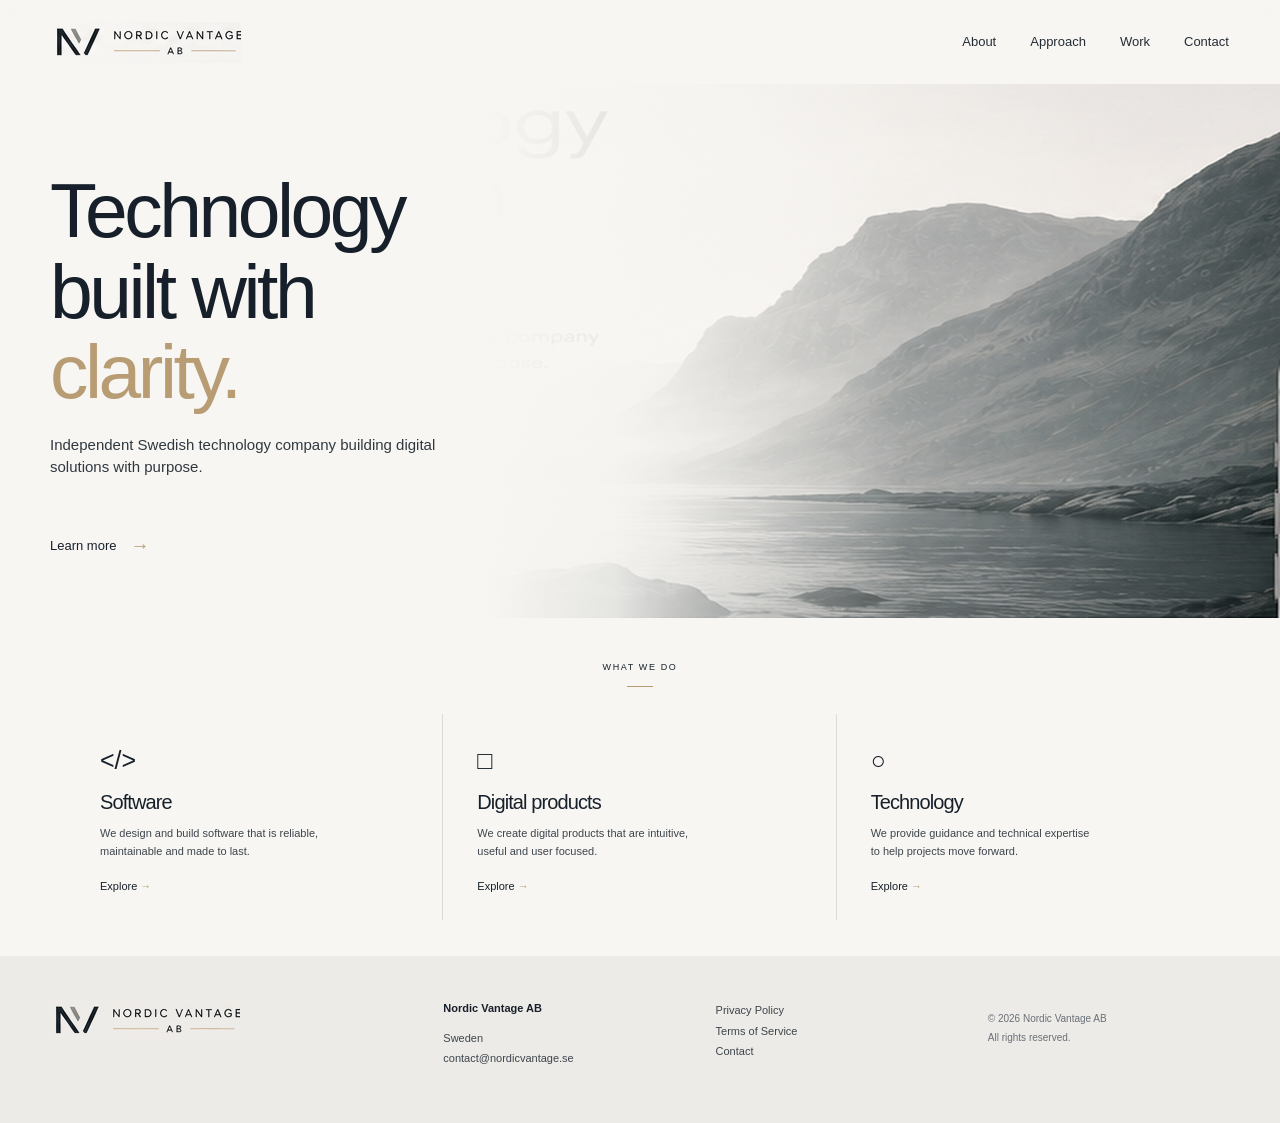
==== commit c4a82ec8: "v1.0" ====
--- a/index.html
+++ b/index.html
@@ -1,32 +1,228 @@
-<!doctype html><html lang="en"><head><meta charset="utf-8"><meta name="viewport" content="width=device-width,initial-scale=1">
-<meta name="description" content="Nordic Vantage AB — independent Swedish technology company."><meta name="theme-color" content="#F7F6F3">
-<link rel="icon" href="assets/mark.svg" type="image/svg+xml"><title>Nordic Vantage AB</title>
+<!doctype html>
+<html lang="en">
+<head>
+<meta charset="utf-8">
+<meta name="viewport" content="width=device-width,initial-scale=1">
+<meta name="description" content="Nordic Vantage AB — independent Swedish technology company.">
+<meta name="theme-color" content="#F7F6F3">
+<link rel="icon" href="assets/monogram-approved.png" type="image/png">
+<title>Nordic Vantage AB</title>
 <style>
-:root{--ink:#17202A;--muted:#5F676E;--paper:#F7F6F3;--paper2:#EEECE8;--gold:#B89C74;--line:rgba(23,32,42,.13);--max:1240px}
-*{box-sizing:border-box}html{scroll-behavior:smooth}body{margin:0;background:var(--paper);color:var(--ink);font-family:Inter,-apple-system,BlinkMacSystemFont,"Segoe UI",Arial,sans-serif;line-height:1.55}a{color:inherit}
-header{position:sticky;top:0;z-index:20;height:82px;padding:0 4vw;display:flex;align-items:center;justify-content:space-between;background:rgba(247,246,243,.86);backdrop-filter:blur(18px);border-bottom:1px solid rgba(23,32,42,.08)}
-.brand img{width:210px;max-width:45vw}nav{display:flex;gap:34px}nav a{text-decoration:none;font-size:14px}.menu{display:none;border:1px solid var(--line);background:transparent;border-radius:999px;padding:9px 14px}
-.hero{position:relative;min-height:690px;overflow:hidden;border-bottom:1px solid var(--line)}.hero-bg{position:absolute;inset:0;background:url('assets/mountain.svg') center/cover no-repeat}.hero-bg:after{content:"";position:absolute;inset:0;background:linear-gradient(90deg,rgba(247,246,243,.98),rgba(247,246,243,.92) 36%,rgba(247,246,243,.28) 68%,rgba(247,246,243,.08))}
-.hero-inner{position:relative;z-index:1;max-width:var(--max);min-height:690px;margin:auto;padding:120px 30px 80px;display:flex;align-items:center}.hero-copy{max-width:660px}
-.eyebrow{font-size:12px;letter-spacing:.14em;text-transform:uppercase;color:#6C747A;margin-bottom:28px}h1,h2,h3{font-weight:500;letter-spacing:-.045em;line-height:1.03;margin-top:0}
-h1{font-size:clamp(58px,7vw,96px);margin-bottom:28px}h1 em{font-style:normal;color:var(--gold)}.lead{max-width:560px;color:#3F474E;font-size:18px}
-.learn{display:inline-flex;align-items:center;gap:16px;margin-top:34px;text-decoration:none;font-size:14px}.learn span{width:42px;height:1px;background:var(--gold)}
-.section{padding:110px max(30px,calc((100vw - var(--max))/2 + 30px))}.section-head{text-align:center;max-width:760px;margin:0 auto 68px}.section-head h2{font-size:clamp(42px,5vw,66px)}
-.services{display:grid;grid-template-columns:repeat(3,1fr);border-top:1px solid var(--line);border-bottom:1px solid var(--line)}.service{padding:36px 32px 42px;border-right:1px solid var(--line)}.service:last-child{border-right:0}
-.icon{width:38px;height:38px;margin-bottom:42px;color:var(--gold);font-size:28px}.service h3{font-size:26px;margin-bottom:16px}.service p{color:var(--muted);font-size:15px}.service a{display:inline-flex;gap:14px;align-items:center;margin-top:22px;text-decoration:none;font-size:14px}.service a:after{content:"→";color:var(--gold)}
-.statement{background:var(--paper2);padding:78px max(30px,calc((100vw - var(--max))/2 + 30px));display:grid;grid-template-columns:1.1fr .9fr;gap:80px;align-items:center}.statement h2{font-size:clamp(38px,4.5vw,58px);margin-bottom:0}.statement p{color:var(--muted);font-size:18px}
-.contact{padding:92px max(30px,calc((100vw - var(--max))/2 + 30px));display:grid;grid-template-columns:1fr auto;gap:50px;align-items:center}.contact h2{font-size:clamp(40px,5vw,64px);margin-bottom:12px}.contact p{color:var(--muted)}.contact a{font-size:20px;text-decoration:none;border-bottom:1px solid var(--gold);padding-bottom:6px}
-footer{padding:46px 5vw 30px;border-top:1px solid var(--line);display:grid;grid-template-columns:1fr auto;gap:30px;background:#F2F0EC}footer img{width:220px}.footer-links{display:flex;gap:24px;align-items:center;flex-wrap:wrap}.footer-links a{text-decoration:none;color:#555E65;font-size:14px}.copyright{grid-column:1/-1;border-top:1px solid var(--line);padding-top:24px;margin:0;color:#7B8288;font-size:12px}
-@media(max-width:880px){nav{display:none;position:absolute;top:82px;left:0;right:0;padding:24px 4vw;background:#F7F6F3;flex-direction:column;border-bottom:1px solid var(--line)}nav.open{display:flex}.menu{display:block}.hero-bg:after{background:linear-gradient(180deg,rgba(247,246,243,.97),rgba(247,246,243,.72) 56%,rgba(247,246,243,.15))}.services{grid-template-columns:1fr}.service{border-right:0;border-bottom:1px solid var(--line)}.statement,.contact{grid-template-columns:1fr}footer{grid-template-columns:1fr}.copyright{grid-column:1}}
-@media(max-width:560px){header{padding:0 20px}.brand img{width:180px}.hero-inner{padding:110px 20px 70px;align-items:flex-start}h1{font-size:52px}.section,.statement,.contact{padding-left:20px;padding-right:20px}}
-</style></head><body>
-<header><a class="brand" href="#top"><img src="assets/logo.svg" alt="Nordic Vantage AB"></a><button class="menu" aria-expanded="false">Menu</button><nav><a href="#about">About</a><a href="#work">Approach</a><a href="#work">Work</a><a href="#contact">Contact</a></nav></header>
-<main id="top"><section class="hero"><div class="hero-bg"></div><div class="hero-inner"><div class="hero-copy"><div class="eyebrow">Independent Swedish technology company</div><h1>Technology<br>built with<br><em>clarity.</em></h1><p class="lead">Independent Swedish technology company building digital solutions with purpose.</p><a class="learn" href="#about">Learn more <span></span></a></div></div></section>
-<section id="about" class="section"><div class="section-head"><div class="eyebrow">What we do</div><h2>Quietly useful technology, built to last.</h2></div><div class="services" id="work">
-<article class="service"><div class="icon">&lt;/&gt;</div><h3>Software</h3><p>We design and build software that is reliable, maintainable and made to last.</p><a href="#contact">Explore</a></article>
-<article class="service"><div class="icon">□</div><h3>Digital products</h3><p>We create digital products that are intuitive, useful and user focused.</p><a href="#contact">Explore</a></article>
-<article class="service"><div class="icon">○</div><h3>Technology</h3><p>We provide guidance and technical expertise to help projects move forward.</p><a href="#contact">Explore</a></article></div></section>
-<section class="statement"><h2>Clarity.<br>Direction.<br><span style="color:#B89C74">Value that lasts.</span></h2><p>We focus on what matters, remove unnecessary complexity and build with a long-term perspective.</p></section>
-<section id="contact" class="contact"><div><div class="eyebrow">Contact</div><h2>Get in touch.</h2><p>Nordic Vantage AB · Sweden</p></div><a href="mailto:contact@nordicvantage.se">contact@nordicvantage.se</a></section></main>
-<footer><img src="assets/logo.svg" alt="Nordic Vantage AB"><div class="footer-links"><a href="privacy.html">Privacy Policy</a><a href="terms.html">Terms of Service</a><a href="support.html">Support</a><a href="mailto:contact@nordicvantage.se">Contact</a></div><p class="copyright">© <span id="year"></span> Nordic Vantage AB. All rights reserved.</p></footer>
-<script>const b=document.querySelector('.menu'),n=document.querySelector('nav');b.addEventListener('click',()=>{const o=n.classList.toggle('open');b.setAttribute('aria-expanded',String(o))});n.querySelectorAll('a').forEach(a=>a.addEventListener('click',()=>n.classList.remove('open')));document.querySelector('#year').textContent=new Date().getFullYear();</script></body></html>+:root{
+  --ink:#17202A;
+  --sage:#8EA49A;
+  --gold:#B89C74;
+  --stone:#E6E6E2;
+  --paper:#F7F6F3;
+  --line:rgba(23,32,42,.13);
+  --muted:#4E565D;
+  --max:1240px;
+}
+*{box-sizing:border-box}
+html{scroll-behavior:smooth}
+body{
+  margin:0;
+  background:var(--paper);
+  color:var(--ink);
+  font-family:Inter,-apple-system,BlinkMacSystemFont,"Segoe UI",Helvetica,Arial,sans-serif;
+  line-height:1.5;
+  -webkit-font-smoothing:antialiased;
+}
+a{color:inherit}
+header{
+  position:sticky;top:0;z-index:30;
+  height:84px;padding:0 4vw;
+  display:flex;align-items:center;justify-content:space-between;
+  background:rgba(247,246,243,.91);
+  backdrop-filter:blur(18px);
+}
+.brand img{display:block;width:190px;height:auto}
+nav{display:flex;gap:34px;align-items:center}
+nav a{font-size:13px;text-decoration:none;color:#252D34}
+nav a:hover{opacity:.5}
+.menu{display:none;border:0;background:none;color:var(--ink);font:inherit}
+.hero{
+  position:relative;
+  min-height:500px;
+  overflow:hidden;
+}
+.mountain{
+  position:absolute;inset:0;
+  background-image:url('assets/mountain-approved.jpg');
+  background-position:right center;
+  background-size:62% 100%;
+  background-repeat:no-repeat;
+  animation:quiet 20s ease-in-out infinite alternate;
+}
+.wash{
+  position:absolute;inset:0;
+  background:
+    linear-gradient(90deg,var(--paper) 0%,var(--paper) 38%,rgba(247,246,243,.92) 48%,rgba(247,246,243,.24) 71%,rgba(247,246,243,0) 100%);
+}
+.hero-inner{
+  position:relative;z-index:2;
+  max-width:var(--max);min-height:500px;margin:auto;
+  padding:86px 30px 58px;
+  display:flex;align-items:center;
+}
+.hero-copy{max-width:535px;animation:fade .9s ease both}
+h1,h2,h3{margin-top:0;font-weight:400;letter-spacing:-.045em;line-height:1.05}
+h1{font-size:clamp(54px,6vw,78px);margin-bottom:22px}
+h1 span{color:var(--gold)}
+.lead{max-width:410px;font-size:15px;color:#30383F}
+.learn{
+  display:inline-flex;align-items:center;gap:14px;
+  margin-top:38px;font-size:13px;text-decoration:none
+}
+.learn:after{content:"→";color:var(--gold);font-size:19px}
+.work{
+  padding:43px max(30px,calc((100vw - var(--max))/2 + 30px)) 36px;
+}
+.kicker{
+  margin-bottom:27px;text-align:center;
+  font-size:9px;letter-spacing:.18em;text-transform:uppercase;
+}
+.kicker:after{
+  content:"";display:block;width:26px;height:1px;background:var(--gold);
+  margin:11px auto 0
+}
+.grid{
+  display:grid;grid-template-columns:repeat(3,1fr);
+}
+.card{
+  min-height:206px;padding:28px 34px 23px;
+  border-right:1px solid var(--line);
+}
+.card:first-child{padding-left:50px}
+.card:last-child{border-right:0}
+.symbol{height:36px;margin-bottom:14px;font-size:25px;font-weight:300}
+.card h2{font-size:20px;margin-bottom:11px}
+.card p{max-width:220px;margin:0;color:#3D454C;font-size:11px;line-height:1.65}
+.card a{
+  display:inline-block;margin-top:18px;
+  font-size:11px;text-decoration:none
+}
+.card a:after{content:"  →";color:var(--gold)}
+.footer{
+  padding:44px max(30px,calc((100vw - var(--max))/2 + 30px));
+  background:#EDEBE7;
+  display:grid;grid-template-columns:1.2fr .8fr .8fr .8fr;gap:30px;
+  align-items:start;
+}
+.footer img{width:190px}
+.footer p,.footer a{font-size:11px;color:#3D454C;text-decoration:none;line-height:1.85}
+.footer strong{display:block;margin-bottom:8px;font-size:11px}
+.legal-links{display:flex;flex-direction:column}
+.copyright{font-size:10px!important;color:#697078!important}
+@keyframes fade{from{opacity:0}to{opacity:1}}
+@keyframes quiet{from{transform:scale(1.002)}to{transform:scale(1.025)}}
+@media(prefers-reduced-motion:reduce){*{animation:none!important}}
+@media(max-width:820px){
+  header{height:76px;padding:0 20px}
+  .brand img{width:145px}
+  .menu{display:block}
+  nav{
+    display:none;position:absolute;top:76px;left:0;right:0;
+    padding:24px 20px;background:var(--paper);
+    flex-direction:column;align-items:flex-start;border-top:1px solid var(--line)
+  }
+  nav.open{display:flex}
+  .hero{min-height:680px}
+  .mountain{
+    background-image:url('assets/mountain-mobile-approved.jpg');
+    background-size:100% 66%;background-position:center bottom
+  }
+  .wash{
+    background:linear-gradient(180deg,var(--paper) 0%,var(--paper) 43%,rgba(247,246,243,.70) 58%,rgba(247,246,243,.04) 100%)
+  }
+  .hero-inner{min-height:680px;padding:80px 28px 300px;align-items:flex-start}
+  h1{font-size:52px}
+  .grid{grid-template-columns:1fr}
+  .card,.card:first-child{
+    min-height:auto;padding:34px 10px;border-right:0;border-bottom:1px solid var(--line)
+  }
+  .card:last-child{border-bottom:0}
+  .footer{grid-template-columns:1fr 1fr}
+}
+@media(max-width:500px){
+  .footer{grid-template-columns:1fr}
+  .work{padding-left:24px;padding-right:24px}
+}
+</style>
+</head>
+<body>
+<header>
+  <a class="brand" href="#top"><img src="assets/logo-approved.png" alt="Nordic Vantage AB"></a>
+  <button class="menu" aria-expanded="false" aria-controls="navigation">Menu</button>
+  <nav id="navigation">
+    <a href="#about">About</a>
+    <a href="#work">Approach</a>
+    <a href="#work">Work</a>
+    <a href="mailto:contact@nordicvantage.se">Contact</a>
+  </nav>
+</header>
+
+<main id="top">
+<section class="hero" id="about">
+  <div class="mountain" aria-hidden="true"></div>
+  <div class="wash" aria-hidden="true"></div>
+  <div class="hero-inner">
+    <div class="hero-copy">
+      <h1>Technology<br>built with<br><span>clarity.</span></h1>
+      <p class="lead">Independent Swedish technology company building digital solutions with purpose.</p>
+      <a class="learn" href="#work">Learn more</a>
+    </div>
+  </div>
+</section>
+
+<section class="work" id="work">
+  <div class="kicker">What we do</div>
+  <div class="grid">
+    <article class="card">
+      <div class="symbol">&lt;/&gt;</div>
+      <h2>Software</h2>
+      <p>We design and build software that is reliable, maintainable and made to last.</p>
+      <a href="mailto:contact@nordicvantage.se">Explore</a>
+    </article>
+    <article class="card">
+      <div class="symbol">□</div>
+      <h2>Digital products</h2>
+      <p>We create digital products that are intuitive, useful and user focused.</p>
+      <a href="mailto:contact@nordicvantage.se">Explore</a>
+    </article>
+    <article class="card">
+      <div class="symbol">○</div>
+      <h2>Technology</h2>
+      <p>We provide guidance and technical expertise to help projects move forward.</p>
+      <a href="mailto:contact@nordicvantage.se">Explore</a>
+    </article>
+  </div>
+</section>
+</main>
+
+<footer class="footer">
+  <img src="assets/logo-approved.png" alt="Nordic Vantage AB">
+  <div>
+    <strong>Nordic Vantage AB</strong>
+    <p>Sweden<br><a href="mailto:contact@nordicvantage.se">contact@nordicvantage.se</a></p>
+  </div>
+  <div class="legal-links">
+    <a href="privacy.html">Privacy Policy</a>
+    <a href="terms.html">Terms of Service</a>
+    <a href="support.html">Contact</a>
+  </div>
+  <p class="copyright">© <span id="year"></span> Nordic Vantage AB<br>All rights reserved.</p>
+</footer>
+
+<script>
+const b=document.querySelector('.menu');
+const n=document.querySelector('#navigation');
+b.addEventListener('click',()=>{
+  const open=n.classList.toggle('open');
+  b.setAttribute('aria-expanded',String(open));
+});
+n.querySelectorAll('a').forEach(a=>a.addEventListener('click',()=>n.classList.remove('open')));
+document.querySelector('#year').textContent=new Date().getFullYear();
+</script>
+</body>
+</html>
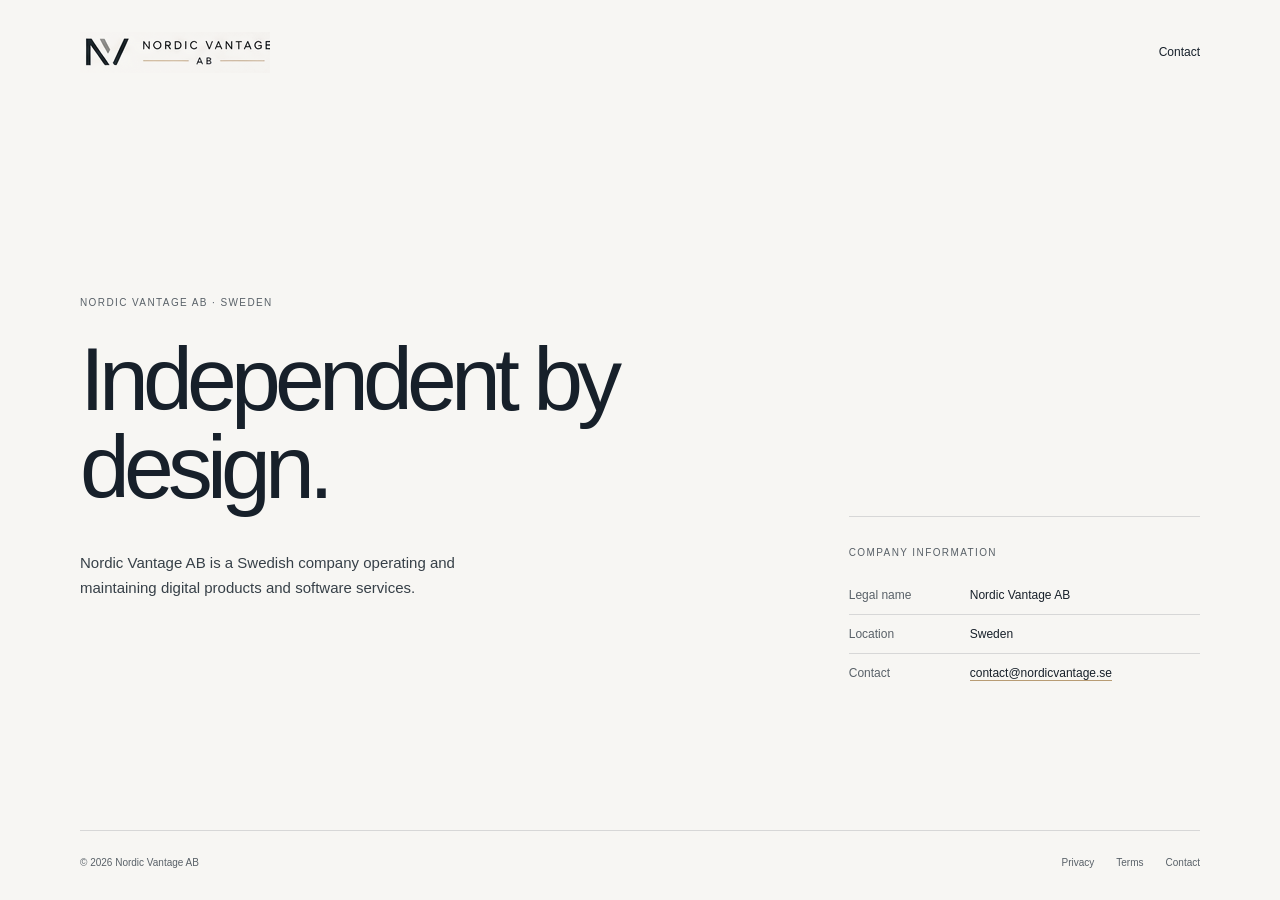
==== commit 353db8d6: "codex 1.2" ====
--- a/index.html
+++ b/index.html
@@ -1,228 +1,47 @@
 <!doctype html>
 <html lang="en">
 <head>
-<meta charset="utf-8">
-<meta name="viewport" content="width=device-width,initial-scale=1">
-<meta name="description" content="Nordic Vantage AB — independent Swedish technology company.">
-<meta name="theme-color" content="#F7F6F3">
-<link rel="icon" href="assets/monogram-approved.png" type="image/png">
-<title>Nordic Vantage AB</title>
-<style>
-:root{
-  --ink:#17202A;
-  --sage:#8EA49A;
-  --gold:#B89C74;
-  --stone:#E6E6E2;
-  --paper:#F7F6F3;
-  --line:rgba(23,32,42,.13);
-  --muted:#4E565D;
-  --max:1240px;
-}
-*{box-sizing:border-box}
-html{scroll-behavior:smooth}
-body{
-  margin:0;
-  background:var(--paper);
-  color:var(--ink);
-  font-family:Inter,-apple-system,BlinkMacSystemFont,"Segoe UI",Helvetica,Arial,sans-serif;
-  line-height:1.5;
-  -webkit-font-smoothing:antialiased;
-}
-a{color:inherit}
-header{
-  position:sticky;top:0;z-index:30;
-  height:84px;padding:0 4vw;
-  display:flex;align-items:center;justify-content:space-between;
-  background:rgba(247,246,243,.91);
-  backdrop-filter:blur(18px);
-}
-.brand img{display:block;width:190px;height:auto}
-nav{display:flex;gap:34px;align-items:center}
-nav a{font-size:13px;text-decoration:none;color:#252D34}
-nav a:hover{opacity:.5}
-.menu{display:none;border:0;background:none;color:var(--ink);font:inherit}
-.hero{
-  position:relative;
-  min-height:500px;
-  overflow:hidden;
-}
-.mountain{
-  position:absolute;inset:0;
-  background-image:url('assets/mountain-approved.jpg');
-  background-position:right center;
-  background-size:62% 100%;
-  background-repeat:no-repeat;
-  animation:quiet 20s ease-in-out infinite alternate;
-}
-.wash{
-  position:absolute;inset:0;
-  background:
-    linear-gradient(90deg,var(--paper) 0%,var(--paper) 38%,rgba(247,246,243,.92) 48%,rgba(247,246,243,.24) 71%,rgba(247,246,243,0) 100%);
-}
-.hero-inner{
-  position:relative;z-index:2;
-  max-width:var(--max);min-height:500px;margin:auto;
-  padding:86px 30px 58px;
-  display:flex;align-items:center;
-}
-.hero-copy{max-width:535px;animation:fade .9s ease both}
-h1,h2,h3{margin-top:0;font-weight:400;letter-spacing:-.045em;line-height:1.05}
-h1{font-size:clamp(54px,6vw,78px);margin-bottom:22px}
-h1 span{color:var(--gold)}
-.lead{max-width:410px;font-size:15px;color:#30383F}
-.learn{
-  display:inline-flex;align-items:center;gap:14px;
-  margin-top:38px;font-size:13px;text-decoration:none
-}
-.learn:after{content:"→";color:var(--gold);font-size:19px}
-.work{
-  padding:43px max(30px,calc((100vw - var(--max))/2 + 30px)) 36px;
-}
-.kicker{
-  margin-bottom:27px;text-align:center;
-  font-size:9px;letter-spacing:.18em;text-transform:uppercase;
-}
-.kicker:after{
-  content:"";display:block;width:26px;height:1px;background:var(--gold);
-  margin:11px auto 0
-}
-.grid{
-  display:grid;grid-template-columns:repeat(3,1fr);
-}
-.card{
-  min-height:206px;padding:28px 34px 23px;
-  border-right:1px solid var(--line);
-}
-.card:first-child{padding-left:50px}
-.card:last-child{border-right:0}
-.symbol{height:36px;margin-bottom:14px;font-size:25px;font-weight:300}
-.card h2{font-size:20px;margin-bottom:11px}
-.card p{max-width:220px;margin:0;color:#3D454C;font-size:11px;line-height:1.65}
-.card a{
-  display:inline-block;margin-top:18px;
-  font-size:11px;text-decoration:none
-}
-.card a:after{content:"  →";color:var(--gold)}
-.footer{
-  padding:44px max(30px,calc((100vw - var(--max))/2 + 30px));
-  background:#EDEBE7;
-  display:grid;grid-template-columns:1.2fr .8fr .8fr .8fr;gap:30px;
-  align-items:start;
-}
-.footer img{width:190px}
-.footer p,.footer a{font-size:11px;color:#3D454C;text-decoration:none;line-height:1.85}
-.footer strong{display:block;margin-bottom:8px;font-size:11px}
-.legal-links{display:flex;flex-direction:column}
-.copyright{font-size:10px!important;color:#697078!important}
-@keyframes fade{from{opacity:0}to{opacity:1}}
-@keyframes quiet{from{transform:scale(1.002)}to{transform:scale(1.025)}}
-@media(prefers-reduced-motion:reduce){*{animation:none!important}}
-@media(max-width:820px){
-  header{height:76px;padding:0 20px}
-  .brand img{width:145px}
-  .menu{display:block}
-  nav{
-    display:none;position:absolute;top:76px;left:0;right:0;
-    padding:24px 20px;background:var(--paper);
-    flex-direction:column;align-items:flex-start;border-top:1px solid var(--line)
-  }
-  nav.open{display:flex}
-  .hero{min-height:680px}
-  .mountain{
-    background-image:url('assets/mountain-mobile-approved.jpg');
-    background-size:100% 66%;background-position:center bottom
-  }
-  .wash{
-    background:linear-gradient(180deg,var(--paper) 0%,var(--paper) 43%,rgba(247,246,243,.70) 58%,rgba(247,246,243,.04) 100%)
-  }
-  .hero-inner{min-height:680px;padding:80px 28px 300px;align-items:flex-start}
-  h1{font-size:52px}
-  .grid{grid-template-columns:1fr}
-  .card,.card:first-child{
-    min-height:auto;padding:34px 10px;border-right:0;border-bottom:1px solid var(--line)
-  }
-  .card:last-child{border-bottom:0}
-  .footer{grid-template-columns:1fr 1fr}
-}
-@media(max-width:500px){
-  .footer{grid-template-columns:1fr}
-  .work{padding-left:24px;padding-right:24px}
-}
-</style>
+  <meta charset="utf-8">
+  <meta name="viewport" content="width=device-width, initial-scale=1">
+  <meta name="description" content="Nordic Vantage AB is an independent Swedish company.">
+  <meta name="theme-color" content="#F7F6F3">
+  <link rel="icon" href="assets/monogram-approved.png" type="image/png">
+  <link rel="stylesheet" href="styles.css">
+  <title>Nordic Vantage AB</title>
 </head>
 <body>
-<header>
-  <a class="brand" href="#top"><img src="assets/logo-approved.png" alt="Nordic Vantage AB"></a>
-  <button class="menu" aria-expanded="false" aria-controls="navigation">Menu</button>
-  <nav id="navigation">
-    <a href="#about">About</a>
-    <a href="#work">Approach</a>
-    <a href="#work">Work</a>
-    <a href="mailto:contact@nordicvantage.se">Contact</a>
-  </nav>
-</header>
+  <header class="site-header">
+    <a class="brand" href="/" aria-label="Nordic Vantage AB home">
+      <img src="assets/logo-approved.png" width="190" height="41" alt="Nordic Vantage AB">
+    </a>
+    <a class="contact-link" href="mailto:contact@nordicvantage.se">Contact</a>
+  </header>
 
-<main id="top">
-<section class="hero" id="about">
-  <div class="mountain" aria-hidden="true"></div>
-  <div class="wash" aria-hidden="true"></div>
-  <div class="hero-inner">
-    <div class="hero-copy">
-      <h1>Technology<br>built with<br><span>clarity.</span></h1>
-      <p class="lead">Independent Swedish technology company building digital solutions with purpose.</p>
-      <a class="learn" href="#work">Learn more</a>
-    </div>
-  </div>
-</section>
+  <main>
+    <section class="intro" aria-labelledby="page-title">
+      <p class="eyebrow">Nordic Vantage AB · Sweden</p>
+      <h1 id="page-title">Independent by design.</h1>
+      <p class="summary">Nordic Vantage AB is a Swedish company operating and maintaining digital products and software services.</p>
+    </section>
 
-<section class="work" id="work">
-  <div class="kicker">What we do</div>
-  <div class="grid">
-    <article class="card">
-      <div class="symbol">&lt;/&gt;</div>
-      <h2>Software</h2>
-      <p>We design and build software that is reliable, maintainable and made to last.</p>
-      <a href="mailto:contact@nordicvantage.se">Explore</a>
-    </article>
-    <article class="card">
-      <div class="symbol">□</div>
-      <h2>Digital products</h2>
-      <p>We create digital products that are intuitive, useful and user focused.</p>
-      <a href="mailto:contact@nordicvantage.se">Explore</a>
-    </article>
-    <article class="card">
-      <div class="symbol">○</div>
-      <h2>Technology</h2>
-      <p>We provide guidance and technical expertise to help projects move forward.</p>
-      <a href="mailto:contact@nordicvantage.se">Explore</a>
-    </article>
-  </div>
-</section>
-</main>
+    <section class="company" aria-labelledby="company-title">
+      <p class="eyebrow" id="company-title">Company information</p>
+      <dl>
+        <div><dt>Legal name</dt><dd>Nordic Vantage AB</dd></div>
+        <div><dt>Location</dt><dd>Sweden</dd></div>
+        <div><dt>Contact</dt><dd><a href="mailto:contact@nordicvantage.se">contact@nordicvantage.se</a></dd></div>
+      </dl>
+    </section>
+  </main>
 
-<footer class="footer">
-  <img src="assets/logo-approved.png" alt="Nordic Vantage AB">
-  <div>
-    <strong>Nordic Vantage AB</strong>
-    <p>Sweden<br><a href="mailto:contact@nordicvantage.se">contact@nordicvantage.se</a></p>
-  </div>
-  <div class="legal-links">
-    <a href="privacy.html">Privacy Policy</a>
-    <a href="terms.html">Terms of Service</a>
-    <a href="support.html">Contact</a>
-  </div>
-  <p class="copyright">© <span id="year"></span> Nordic Vantage AB<br>All rights reserved.</p>
-</footer>
-
-<script>
-const b=document.querySelector('.menu');
-const n=document.querySelector('#navigation');
-b.addEventListener('click',()=>{
-  const open=n.classList.toggle('open');
-  b.setAttribute('aria-expanded',String(open));
-});
-n.querySelectorAll('a').forEach(a=>a.addEventListener('click',()=>n.classList.remove('open')));
-document.querySelector('#year').textContent=new Date().getFullYear();
-</script>
+  <footer>
+    <p>© <span id="year"></span> Nordic Vantage AB</p>
+    <nav aria-label="Legal navigation">
+      <a href="privacy.html">Privacy</a>
+      <a href="terms.html">Terms</a>
+      <a href="support.html">Contact</a>
+    </nav>
+  </footer>
+  <script>document.querySelector('#year').textContent = new Date().getFullYear();</script>
 </body>
-</html>+</html>
--- a/styles.css
+++ b/styles.css
@@ -0,0 +1 @@
+:root{--ink:#17202a;--paper:#f7f6f3;--gold:#b89c74;--line:rgba(23,32,42,.14);--muted:#596168;--max:1120px}*{box-sizing:border-box}html{background:var(--paper)}body{min-height:100vh;margin:0;color:var(--ink);background:var(--paper);font-family:Inter,-apple-system,BlinkMacSystemFont,"Segoe UI",Helvetica,Arial,sans-serif;-webkit-font-smoothing:antialiased;display:flex;flex-direction:column}.site-header,main,footer{width:min(calc(100% - 64px),var(--max));margin:0 auto}.site-header{height:104px;display:flex;align-items:center;justify-content:space-between}.brand img{display:block;width:190px;height:auto}.contact-link{font-size:12px;color:var(--ink);text-decoration:none}.contact-link:hover{text-decoration:underline;text-decoration-color:var(--gold);text-underline-offset:5px}main{flex:1;display:grid;grid-template-columns:1.45fr .75fr;gap:7vw;align-items:center;padding:8vh 0 12vh}.intro{max-width:630px}.eyebrow{margin:0 0 28px;color:var(--muted);font-size:10px;font-weight:500;letter-spacing:.14em;text-transform:uppercase}h1{max-width:560px;margin:0;font-size:clamp(52px,7vw,94px);font-weight:400;letter-spacing:-.065em;line-height:.98}.summary{max-width:410px;margin:38px 0 0;color:#374048;font-size:15px;line-height:1.7}.company{align-self:end;padding:30px 0;border-top:1px solid var(--line)}.company .eyebrow{margin-bottom:18px}dl{margin:0}dl div{display:grid;grid-template-columns:105px 1fr;gap:16px;padding:12px 0;border-top:1px solid var(--line)}dl div:first-child{border-top:0}dt,dd{margin:0;font-size:12px}dt{color:var(--muted)}dd a{color:inherit;text-decoration:none;border-bottom:1px solid var(--gold)}footer{display:flex;justify-content:space-between;gap:20px;padding:26px 0 32px;border-top:1px solid var(--line);font-size:10px;color:var(--muted)}footer p{margin:0}footer nav{display:flex;gap:22px}footer a{color:inherit;text-decoration:none}footer a:hover{text-decoration:underline}@media(max-width:700px){.site-header,main,footer{width:calc(100% - 48px)}.site-header{height:86px}.brand img{width:162px}main{display:block;padding:11vh 0 13vh}.summary{margin-top:30px}.company{margin-top:120px}footer{padding-bottom:25px;flex-direction:column;gap:12px}footer nav{gap:18px}}@media(prefers-reduced-motion:reduce){html{scroll-behavior:auto}}
